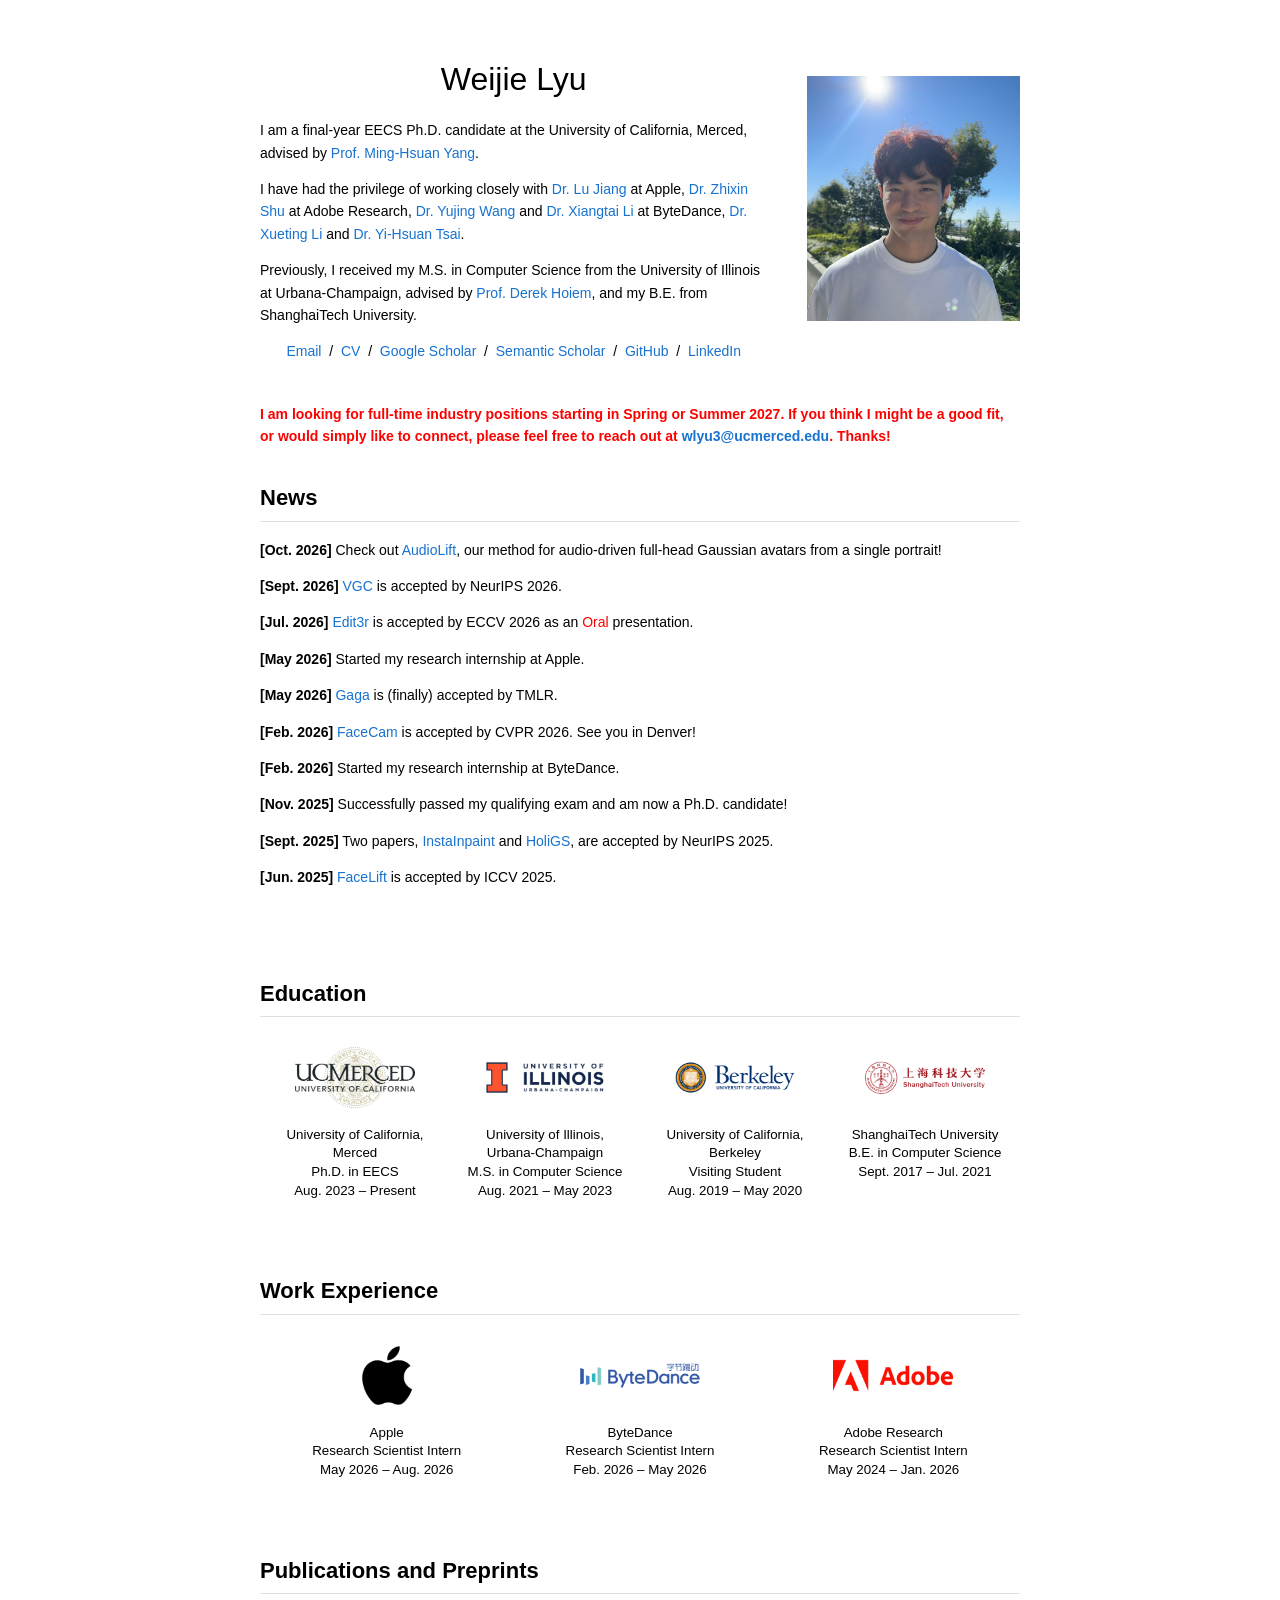
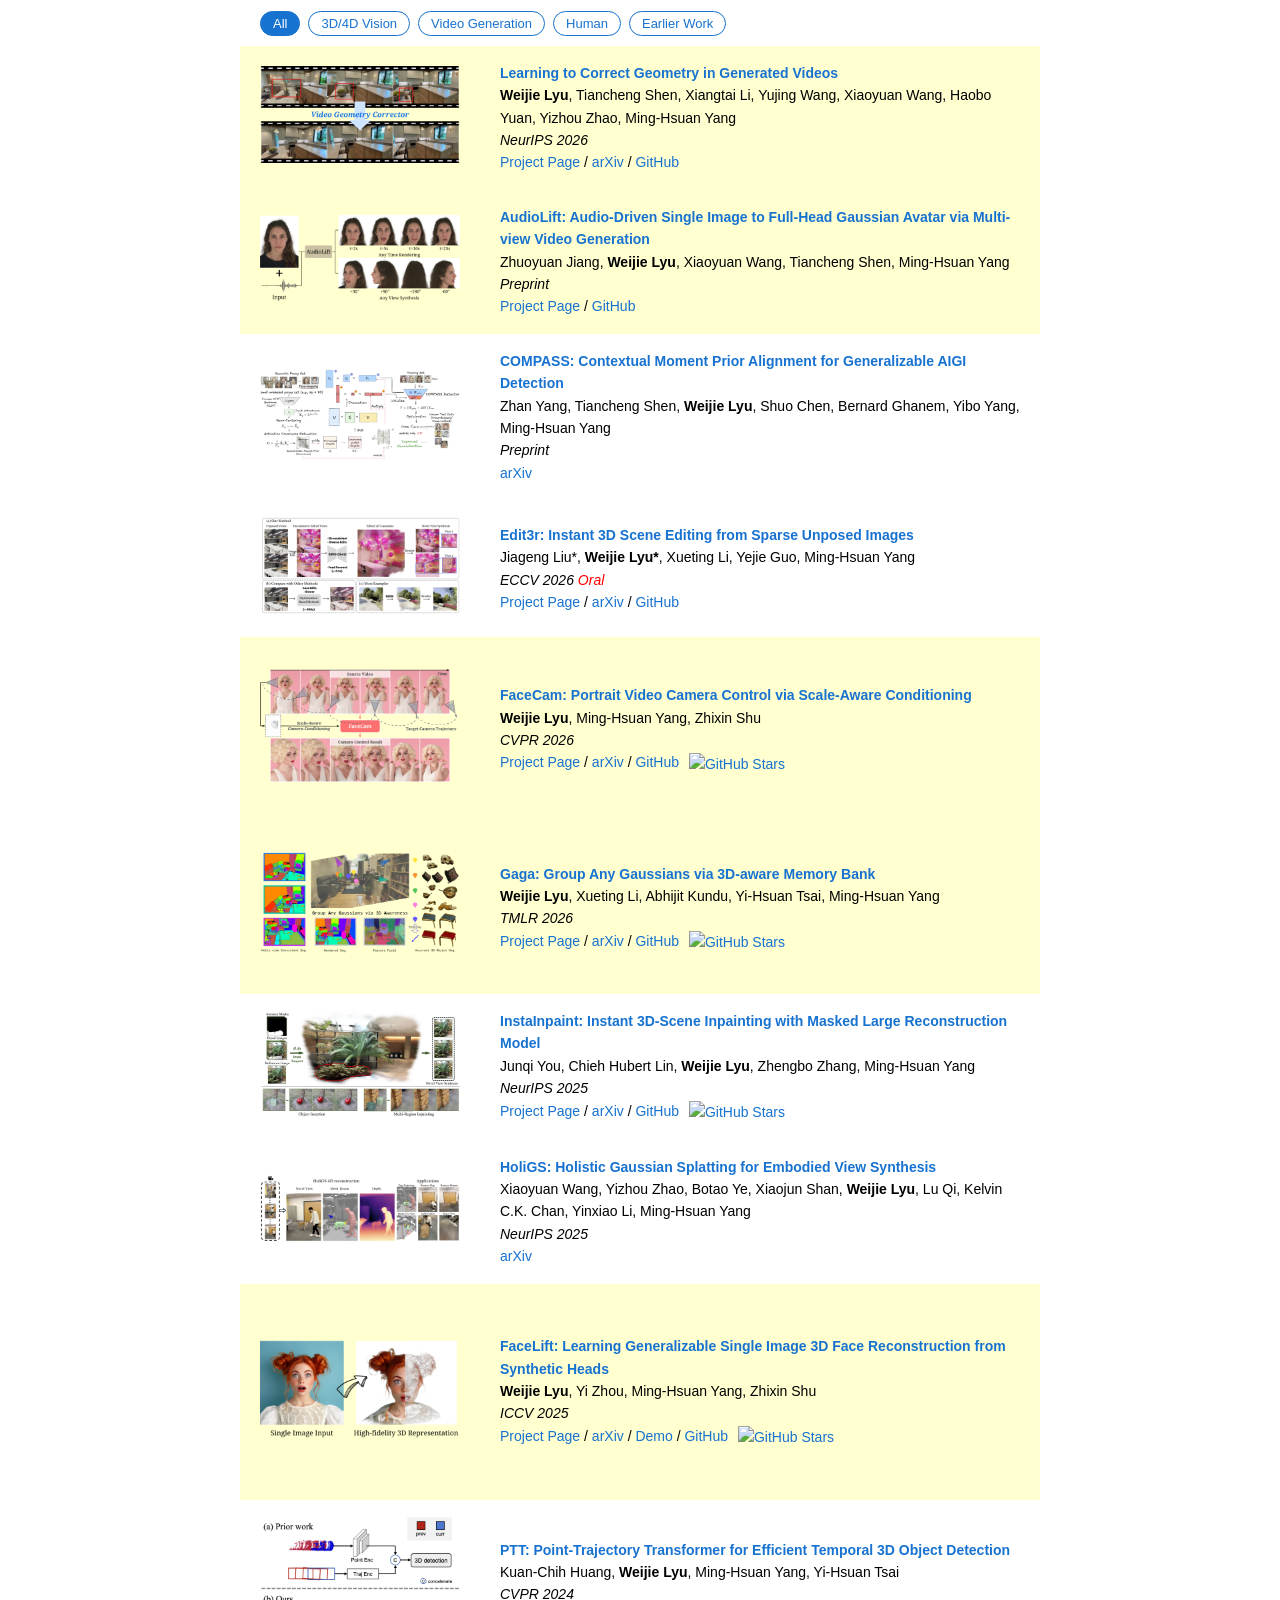
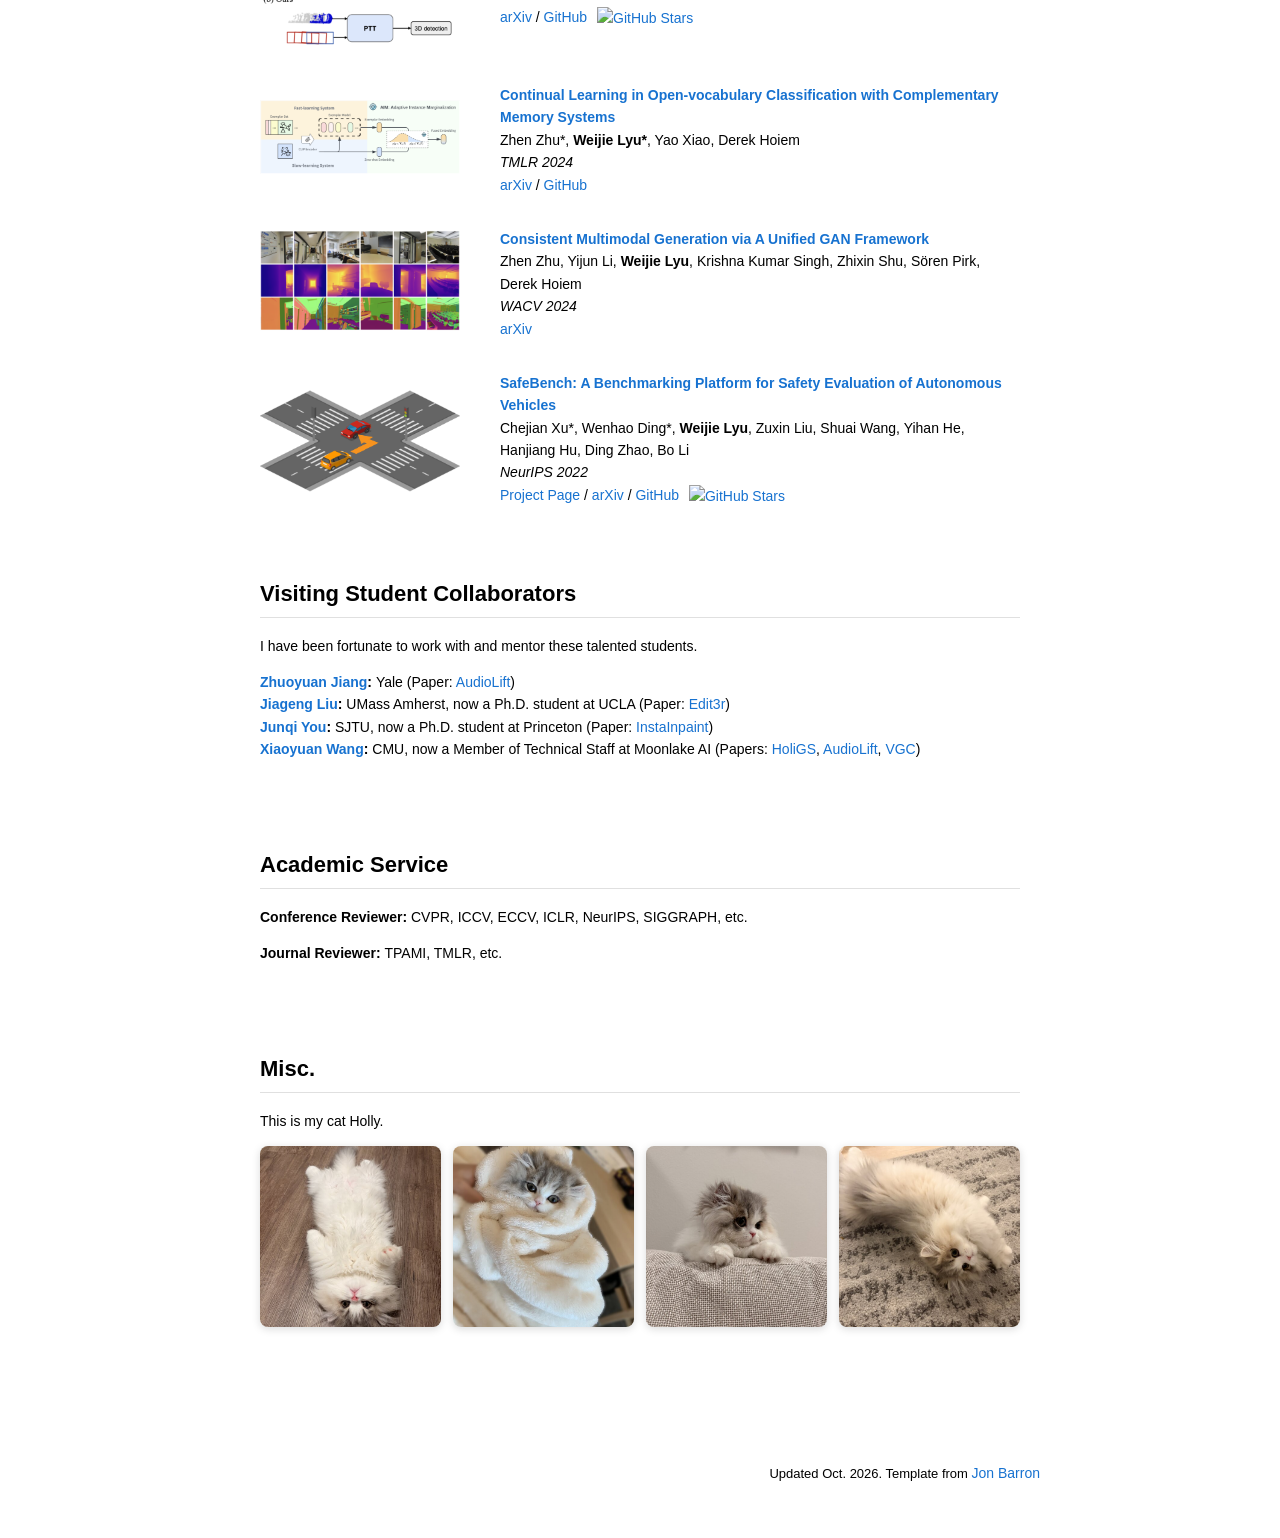
==== index.html @ f00fa61a "Update CV to Oct. 2026 and fix Berkeley dates - Replace CV PDF with the Oct. 23, 2026 version and up" ====
<!DOCTYPE HTML>
<html lang="en"><head><meta http-equiv="Content-Type" content="text/html; charset=UTF-8">

  <title>Weijie Lyu</title>
  
  <meta name="author" content="Weijie Lyu">
  <meta name="description" content="Weijie Lyu, EECS Ph.D. candidate at UC Merced working on computer vision, 3D reconstruction and generation, and video generation.">
  <meta name="viewport" content="width=device-width, initial-scale=1">
  
  <link rel="stylesheet" type="text/css" href="stylesheet.css">
  <link rel="icon" href="data:image/svg+xml,<svg xmlns=%22http://www.w3.org/2000/svg%22 viewBox=%220 0 100 100%22><text y=%22.9em%22 font-size=%2290%22>🥑</text></svg>">
</head>

<body>
  <table style="width:100%;max-width:800px;border:0px;border-spacing:0px;border-collapse:separate;margin-right:auto;margin-left:auto;"><tbody>
    <tr style="padding:0px">
      <td style="padding:0px">

        <!-- Header -->
        <table style="width:100%;border:0px;border-spacing:0px;border-collapse:separate;margin-right:auto;margin-left:auto;"><tbody>
          <tr style="padding:0px">
            <td style="padding:2.5%;width:65%;vertical-align:middle">
              <p style="text-align:center;margin-bottom:0.5em">
                <name>Weijie Lyu</name>
              </p>
              <p>I am a final-year EECS Ph.D. candidate at the University of California, Merced, advised by <a href="http://faculty.ucmerced.edu/mhyang/">Prof. Ming-Hsuan Yang</a>.
              </p>
              <p>I have had the privilege of working closely with <a href="http://www.lujiang.info/">Dr. Lu Jiang</a> at Apple, <a href="https://zhixinshu.github.io/">Dr. Zhixin Shu</a> at Adobe Research, <a href="https://scholar.google.com/citations?user=YgL4rywAAAAJ&hl=en">Dr. Yujing Wang</a> and <a href="https://lxtgh.github.io/">Dr. Xiangtai Li</a> at ByteDance, <a href="https://sunshineatnoon.github.io/">Dr. Xueting Li</a> and <a href="https://sites.google.com/site/yihsuantsai/">Dr. Yi-Hsuan Tsai</a>.
              </p>
              <p>Previously, I received my M.S. in Computer Science from the University of Illinois at Urbana-Champaign, advised by <a href="https://dhoiem.cs.illinois.edu/">Prof. Derek Hoiem</a>, and my B.E. from ShanghaiTech University.
              </p>
              <p style="text-align:center;margin-top:1em;margin-bottom:0">
                <a href="mailto:wlyu3@ucmerced.edu">Email</a> &nbsp/&nbsp
                <a href="media/personal/Resume_Oct__23_2026.pdf">CV</a> &nbsp/&nbsp
                <a href="https://scholar.google.com/citations?hl=en&user=EDQFItgAAAAJ">Google Scholar</a> &nbsp/&nbsp
                <a href="https://www.semanticscholar.org/author/Weijie-Lyu/2273929974">Semantic Scholar</a> &nbsp/&nbsp
                <a href="https://github.com/weijielyu">GitHub</a> &nbsp/&nbsp
                <a href="https://www.linkedin.com/in/weijielyu">LinkedIn</a>
              </p>
            </td>
            <td style="padding:2.5%;width:30%;max-width:40%">
              <img style="width:100%;max-width:100%" alt="profile photo" src="media/personal/wlyu.jpeg">
            </td>
          </tr>
        </tbody></table>
        <!-- Header -->

        <!-- News -->
        <table style="width:100%;border:0px;border-spacing:0px;border-collapse:separate;margin-right:auto;margin-left:auto;"><tbody>
          <tr>
            <td style="padding:20px;width:100%;vertical-align:middle">
              <p style="margin:0 0 1em 0">
                <strong><font color="#FF0000">
                  I am looking for full-time industry positions starting in Spring or Summer 2027. If you think I might be a good fit, or would simply like to connect, please feel free to reach out at <a href="mailto:wlyu3@ucmerced.edu">wlyu3@ucmerced.edu</a>. Thanks!
                </font></strong>
              </p>
              <!-- <p style="margin:0 0 1em 0">
                <strong><font color="#FF0000">
                  Actively looking for 2026 summer intern opportunities. Please let me know if you are interested!
                </font></strong>
              </p> -->
              <heading>News</heading>
              <p><strong>[Oct. 2026]</strong> Check out <a href="https://zhuoyuanjiang.github.io/audiolift-page/">AudioLift</a>, our method for audio-driven full-head Gaussian avatars from a single portrait!</p>
              <p><strong>[Sept. 2026]</strong> <a href="https://www.wlyu.me/VGC/">VGC</a> is accepted by NeurIPS 2026.</p>
              <p><strong>[Jul. 2026]</strong> <a href="https://edit3r.github.io/edit3r/">Edit3r</a> is accepted by ECCV 2026 as an <span style="color: red;">Oral</span> presentation.</p>
              <p><strong>[May 2026]</strong> Started my research internship at Apple.</p>
              <p><strong>[May 2026]</strong> <a href="https://www.wlyu.me/Gaga/">Gaga</a> is (finally) accepted by TMLR.</p>
              <!-- <p><strong>[Mar. 2026]</strong> I will join Apple as a research scientist intern this summer.</p> -->
              <p>
                <strong>[Feb. 2026]</strong> <a href="https://www.wlyu.me/FaceCam/">FaceCam</a> is accepted by CVPR 2026. See you in Denver!
              </p>
              <p><strong>[Feb. 2026]</strong> Started my research internship at ByteDance.</p>
              <!-- <p><strong>[Dec. 2025]</strong> Check out <a href="https://edit3r.github.io/edit3r/">Edit3r</a>, our method for instant 3D scene reconstruction and editing.</p> -->
              <p><strong>[Nov. 2025]</strong> Successfully passed my qualifying exam and am now a Ph.D. candidate!</p>
              <p><strong>[Sept. 2025]</strong> Two papers, <a href="https://dhmbb2.github.io/InstaInpaint_page">InstaInpaint</a> and <a href="https://arxiv.org/abs/2506.19291">HoliGS</a>, are accepted by NeurIPS 2025.</p>
              <p><strong>[Jun. 2025]</strong> <a href="https://www.wlyu.me/FaceLift/">FaceLift</a> is accepted by ICCV 2025.</p>
              <!-- <p>
                <strong>[May 2025]</strong> Return to Adobe Research as a research intern.
              </p> -->
              <!-- <p>
                <strong>[May 2025]</strong> Check out <a href="https://dhmbb2.github.io/InstaInpaint_page">InstaInpaint</a>, our method for 3D scene inpainting within 0.4 seconds.
              </p>
              <p>
                <strong>[May 2025]</strong> Check out <a href="https://arxiv.org/abs/2506.19291">HoliGS</a>, embodied 4D view synthesis from a long monocular RGB video.
              </p> -->
              <!-- <p>
                <strong>[Dec. 2024]</strong> Check out <a href="https://www.wlyu.me/FaceLift/">FaceLift</a>, high-quality 360-degree head reconstruction from a single image.
              </p>
              <p style="margin:0.3em 0"><strong>[May 2024]</strong> Join Adobe Research as a research intern.</p>
              <p style="margin:0.3em 0"><strong>[Apr. 2024]</strong> Check out <a href="https://www.gaga.gallery">Gaga</a>, our method for 3D open-world segmentation with Gaussian Splatting.</p>
              <p style="margin:0.3em 0"><strong>[Feb. 2024]</strong> <a href="https://github.com/kuanchihhuang/PTT">PTT</a> is accepted by CVPR 2024. See you in Seattle!</p>
              <p>
              <strong>[Aug. 2023]</strong> Start my Ph.D. study at University of California, Merced.
              </p> -->
            </td>
          </tr>
        </tbody></table>
        <!-- News -->

        <!-- Research Interests -->
        <!-- <table style="width:100%;border:0px;border-spacing:0px;border-collapse:separate;margin-right:auto;margin-left:auto;"><tbody>
          <tr>
            <td style="padding:20px;width:100%;vertical-align:middle">
              <p>
                <strong><font color="#FF0000">
                  Actively looking for 2024 summer intern opportunities. Please let me know if you are interested!
                </font></strong>
              </p>
              <heading>Research Interests</heading>
              <p>
                My research interests mainly lie in Computer Vision and Machine Learning. The goal of my research is to explore how AI perceives the world and how to enhance this ability, drawing inspiration from human intelligence.
              </p>
              <p>
                I am currently focused on 3D reconstruction and generation. Previously, I have worked on Continual Learning, Autonomous Driving, Image Generation, Robotics, etc.
              </p>
            </td>
          </tr>
        </tbody></table> -->
        <!-- Research Interests -->

        <!-- Education -->
        <table style="width:100%;border:0px;border-spacing:0px;border-collapse:separate;margin-right:auto;margin-left:auto;"><tbody>
          <tr>
            <td style="padding:20px 20px 10px;width:100%;vertical-align:middle">
              <heading>Education</heading>
              <table style="max-width:900px;width:100%;border:0px;border-spacing:0px;border-collapse:separate;margin-right:auto;margin-left:auto;">
                <tr>
                  <td style="padding:10px 15px;width:20%;vertical-align:top;text-align:center">
                    <img src="media/personal/ucm.png" alt="UC Merced" width="120px" style="margin-bottom:8px">
                    <p style="line-height:1.4;font-size:10pt;font-weight:500;margin:0">University of California, Merced<br>Ph.D. in EECS<br>Aug. 2023 – Present</p>
                  </td>
                  <td style="padding:10px 15px;width:20%;vertical-align:top;text-align:center">
                    <img src="media/personal/uiuc.png" alt="UIUC" width="120px" style="margin-bottom:8px">
                    <p style="line-height:1.4;font-size:10pt;font-weight:500;margin:0">University of Illinois, Urbana-Champaign<br>M.S. in Computer Science<br>Aug. 2021 – May 2023</p>
                  </td>
                  <td style="padding:10px 15px;width:20%;vertical-align:top;text-align:center">
                    <img src="media/personal/ucb.png" alt="UC Berkeley" width="120px" style="margin-bottom:8px">
                    <p style="line-height:1.4;font-size:10pt;font-weight:500;margin:0">University of California, Berkeley<br>Visiting Student<br>Aug. 2019 – May 2020</p>
                  </td>
                  <td style="padding:10px 15px;width:20%;vertical-align:top;text-align:center">
                    <img src="media/personal/shtech.png" alt="ShanghaiTech" width="120px" style="margin-bottom:8px">
                    <p style="line-height:1.4;font-size:10pt;font-weight:500;margin:0">ShanghaiTech University<br>B.E. in Computer Science<br>Sept. 2017 – Jul. 2021</p>
                  </td>
                </tr>
              </table>
            </td>
          </tr>
        </tbody></table>

        <!-- Work Experience -->
        <table style="width:100%;border:0px;border-spacing:0px;border-collapse:separate;margin-right:auto;margin-left:auto;"><tbody>
          <tr>
            <td style="padding:20px 20px 10px;width:100%;vertical-align:middle">
              <heading>Work Experience</heading>
              <table style="max-width:900px;width:100%;border:0px;border-spacing:0px;border-collapse:separate;margin-right:auto;margin-left:auto;">
                <tr>
                  <td style="padding:10px 15px;width:25%;vertical-align:top;text-align:center">
                    <img src="media/personal/apple.png" alt="Apple" width="120px" style="margin-bottom:8px">
                    <p style="line-height:1.4;font-size:10pt;font-weight:500;margin:0">Apple<br>Research Scientist Intern<br>May 2026 – Aug. 2026</p>
                  </td>
                  <td style="padding:10px 15px;width:25%;vertical-align:top;text-align:center">
                    <img src="media/personal/bytedance.png" alt="ByteDance" width="120px" style="margin-bottom:8px">
                    <p style="line-height:1.4;font-size:10pt;font-weight:500;margin:0">ByteDance<br>Research Scientist Intern<br>Feb. 2026 – May 2026</p>
                  </td>
                  <td style="padding:10px 15px;width:25%;vertical-align:top;text-align:center">
                    <img src="media/personal/adobe.png" alt="Adobe Research" width="120px" style="margin-bottom:8px">
                    <p style="line-height:1.4;font-size:10pt;font-weight:500;margin:0">Adobe Research<br>Research Scientist Intern<br>May 2024 – Jan. 2026</p>
                  </td>
                </tr>
              </table>
            </td>
          </tr>
        </tbody></table>

        <!-- Publications -->
        <table style="width:100%;border:0px;border-spacing:0px;border-collapse:separate;margin-right:auto;margin-left:auto">
          <tbody>
            <tr>
              <td style="padding:20px 20px 10px;width:100%;vertical-align:middle">
                <heading>Publications and Preprints</heading>
                <div class="pub-filters">
                  <button type="button" class="active" data-filter="all">All</button>
                  <button type="button" data-filter="3d">3D/4D Vision</button>
                  <button type="button" data-filter="video">Video Generation</button>
                  <button type="button" data-filter="human">Human</button>
                  <button type="button" data-filter="earlier">Earlier Work</button>
                </div>
                <script type="text/javascript">
                  document.querySelectorAll('.pub-filters button').forEach(function (btn) {
                    btn.addEventListener('click', function () {
                      var filter = btn.getAttribute('data-filter');
                      document.querySelectorAll('.pub-filters button').forEach(function (b) {
                        b.classList.toggle('active', b === btn);
                      });
                      document.querySelectorAll('.publications tr[data-tags]').forEach(function (row) {
                        var tags = row.getAttribute('data-tags').split(' ');
                        row.style.display = (filter === 'all' || tags.indexOf(filter) !== -1) ? '' : 'none';
                      });
                    });
                  });
                </script>
              </td>
            </tr>
          </tbody>
        </table>
        <table class="publications" style="width:100%;border:0px;border-spacing:0px;border-collapse:separate;margin-right:auto;margin-left:auto;"><tbody>
          <!-- VGC -->
          <tr data-tags="video 3d" onmouseout="vgc_stop()" onmouseover="vgc_start()" bgcolor="#ffffd0">
            <td style="padding:20px;width:25%;vertical-align:middle">
              <div class="one">
                <div class="two" id='vgc_video'><video width=100% height=100% muted autoplay loop>
                <source src="media/papers/vgc.mp4" type="video/mp4">
                Your browser does not support the video tag.
                </video></div>
                <img id='vgc_image' src='media/papers/vgc.png' width="200">
              </div>
              <script type="text/javascript">
                function vgc_start() {
                  document.getElementById('vgc_video').style.opacity = "1";
                }
                function vgc_stop() {
                  document.getElementById('vgc_video').style.opacity = "0";
                }
                vgc_stop()
              </script>
            </td>
            <td style="padding:20px;width:75%;vertical-align:middle">
              <a href="https://www.wlyu.me/VGC/">
                <papertitle>Learning to Correct Geometry in Generated Videos</papertitle>
              </a>
              <br><strong>Weijie Lyu</strong>, Tiancheng Shen, Xiangtai Li, Yujing Wang, Xiaoyuan Wang, Haobo Yuan, Yizhou Zhao, Ming-Hsuan Yang
              <br>
              <em>NeurIPS 2026</em>
              <br>
              <a href="https://www.wlyu.me/VGC/">Project Page</a> /
              <a href="https://arxiv.org/abs/2610.23856">arXiv</a> /
              <a href="https://github.com/weijielyu/VGC">GitHub</a>
            </td>
          </tr>
          <!-- VGC -->
          <!-- AudioLift -->
          <tr data-tags="human video 3d" onmouseout="audiolift_stop()" onmouseover="audiolift_start()" bgcolor="#ffffd0">
            <td style="padding:20px;width:25%;vertical-align:middle">
              <div class="one">
                <div class="two" id='audiolift_video'><video width=100% height=100% muted autoplay loop>
                <source src="media/papers/audiolift.mp4" type="video/mp4">
                Your browser does not support the video tag.
                </video></div>
                <img id='audiolift_image' src='media/papers/audiolift.png' width="200">
              </div>
              <script type="text/javascript">
                function audiolift_start() {
                  document.getElementById('audiolift_video').style.opacity = "1";
                }
                function audiolift_stop() {
                  document.getElementById('audiolift_video').style.opacity = "0";
                }
                audiolift_stop()
              </script>
            </td>
            <td style="padding:20px;width:75%;vertical-align:middle">
              <a href="https://zhuoyuanjiang.github.io/audiolift-page/">
                <papertitle>AudioLift: Audio-Driven Single Image to Full-Head Gaussian Avatar via Multi-view Video Generation</papertitle>
              </a>
              <br>Zhuoyuan Jiang, <strong>Weijie Lyu</strong>, Xiaoyuan Wang, Tiancheng Shen, Ming-Hsuan Yang
              <br>
              <em>Preprint</em>
              <br>
              <a href="https://zhuoyuanjiang.github.io/audiolift-page/">Project Page</a> /
              <a href="https://github.com/ZhuoyuanJiang/AudioLift">GitHub</a>
            </td>
          </tr>
          <!-- AudioLift -->
          <!-- COMPASS -->
          <tr data-tags="human">
            <td style="padding:20px;width:25%;vertical-align:middle"><img src='media/papers/COMPASS.png' width="200"></td>
            <td style="padding:20px;width:75%;vertical-align:middle">
              <a href="https://arxiv.org/abs/2610.18034">
                <papertitle>COMPASS: Contextual Moment Prior Alignment for Generalizable AIGI Detection</papertitle>
              </a>
              <br>Zhan Yang, Tiancheng Shen, <strong>Weijie Lyu</strong>, Shuo Chen, Bernard Ghanem, Yibo Yang, Ming-Hsuan Yang
              <br>
              <em>Preprint</em>
              <br>
              <a href="https://arxiv.org/abs/2610.18034">arXiv</a>
            </td>
          </tr>
          <!-- COMPASS -->
          <!-- Edit3r -->
		      <tr data-tags="3d" onmouseout="edit3r_stop()" onmouseover="edit3r_start()">
          <td style="padding:20px;width:25%;vertical-align:middle">
			    <div class="one">
                <div class="two" id='edit3r_video'><video width=100% height=100% muted autoplay loop>
                <source src="media/papers/edit3r.mp4" type="video/mp4">
                Your browser does not support the video tag.
                </video></div>
                <img id='edit3r_image' src='media/papers/edit3r.png' width="200">
              </div>
              <script type="text/javascript">
                function edit3r_start() {
                  document.getElementById('edit3r_video').style.opacity = "1";
                }
                function edit3r_stop() {
                  document.getElementById('edit3r_video').style.opacity = "0";
                }
                edit3r_stop()
              </script>
            </td>
            <td style="padding:20px;width:75%;vertical-align:middle">
              <a href="https://edit3r.github.io/edit3r/">
                <papertitle>Edit3r: Instant 3D Scene Editing from Sparse Unposed Images</papertitle>
              </a>
              <br>Jiageng Liu*, <strong>Weijie Lyu*</strong>, Xueting Li, Yejie Guo, Ming-Hsuan Yang
              <br>
              <em>ECCV 2026 <span style="color: red;">Oral</span></em>
              <br>
              <a href="https://edit3r.github.io/edit3r/">Project Page</a> /
              <a href="https://arxiv.org/abs/2512.25071">arXiv</a> /
              <a href="https://github.com/jiagengliu02/edit3r">GitHub</a> 
            </td>
          </tr>
          <!-- Edit3r -->
          <!-- RayStream -->
          <!-- <tr bgcolor="#ffffd0">
            <td style="padding:20px;width:25%;vertical-align:middle"><img src='media/papers/raystream.png' width="200"></td>
            <td style="padding:20px;width:75%;vertical-align:middle">
              <a>
                <papertitle>Streaming Video Generation with Dynamic Controllable Camera</papertitle>
              </a>
              <br><strong>Weijie Lyu*</strong>, Xiaoyuan Wang*, Yizhou Zhao, Chunjiang Liu, Haoyu Chen, Guocheng Qian, Chaoyang Wang, Rameen Abdal, Laszlo Jeni, Ming-Hsuan Yang, Sergey Tulyakov, Peter Wonka
              <br>
              <em>Coming Soon</em>
              <br>
            </td>
          </tr> -->
          <!-- RayStream -->
          <!-- FaceCam -->
          <tr data-tags="human video" onmouseout="facecam_stop()" onmouseover="facecam_start()" bgcolor="#ffffd0">
            <td style="padding:20px;width:25%;vertical-align:middle">
              <div class="one">
                <div class="two" id='facecam_video'><video width=100% height=100% muted autoplay loop>
                <source src="media/papers/facecam.mp4" type="video/mp4">
                Your browser does not support the video tag.
                </video></div>
                <img id='facecam_image' src='media/papers/facecam.png' width="200">
              </div>
              <script type="text/javascript">
                function facecam_start() {
                  document.getElementById('facecam_video').style.opacity = "1";
                }
                function facecam_stop() {
                  document.getElementById('facecam_video').style.opacity = "0";
                }
                facecam_stop()
              </script>
            </td>
            <td style="padding:20px;width:75%;vertical-align:middle">
              <a href="https://www.wlyu.me/FaceCam/">
                <papertitle>FaceCam: Portrait Video Camera Control via Scale-Aware Conditioning</papertitle>
              </a>
              <br><strong>Weijie Lyu</strong>, Ming-Hsuan Yang, Zhixin Shu
              <br>
              <em>CVPR 2026</em>
              <br>
              <a href="https://www.wlyu.me/FaceCam/">Project Page</a> /
              <a href="https://arxiv.org/abs/2603.05506">arXiv</a> /
              <a href="https://github.com/weijielyu/FaceCam">GitHub</a>
              <a href="https://github.com/weijielyu/FaceCam">
                <img src="https://img.shields.io/github/stars/weijielyu/FaceCam" alt="GitHub Stars" />
              </a>
            </td>
          </tr>
          <!-- FaceCam -->
		      <!-- Gaga -->
          <tr data-tags="3d" onmouseout="gaga_stop()" onmouseover="gaga_start()" bgcolor="#ffffd0">
            <td style="padding:20px;width:25%;vertical-align:middle">
              <div class="one">
                <div class="two" id='gaga_video'><video width=100% height=100% muted autoplay loop>
                <source src="media/papers/gaga.mp4" type="video/mp4">
                Your browser does not support the video tag.
                </video></div>
                <img id='gaga_image' src='media/papers/gaga.png' width="200">
              </div>
              <script type="text/javascript">
                function gaga_start() {
                  document.getElementById('gaga_video').style.opacity = "1";
                }
                function gaga_stop() {
                  document.getElementById('gaga_video').style.opacity = "0";
                }
                gaga_stop()
              </script>
            </td>
            <td style="padding:20px;width:75%;vertical-align:middle">
              <a href="https://www.gaga.gallery">
                <papertitle>Gaga: Group Any Gaussians via 3D-aware Memory Bank</papertitle>
              </a>
              <br><strong>Weijie Lyu</strong>, Xueting Li, Abhijit Kundu, Yi-Hsuan Tsai, Ming-Hsuan Yang
              <br>
              <em>TMLR 2026</em>
              <br>
              <a href="https://www.gaga.gallery">Project Page</a> /
              <a href="https://arxiv.org/abs/2404.07977">arXiv</a> /
              <a href="https://github.com/weijielyu/Gaga">GitHub</a>
              <a href="https://github.com/weijielyu/Gaga">
                <img src="https://img.shields.io/github/stars/weijielyu/Gaga" alt="GitHub Stars" />
              </a>
            </td>
          </tr>
          <!-- Gaga -->
          <!-- InstaInpaint -->
          <tr data-tags="3d" onmouseout="instainpaint_stop()" onmouseover="instainpaint_start()">
            <td style="padding:20px;width:25%;vertical-align:middle">
              <div class="one">
                <div class="two" id='instainpaint_video'><video width=100% height=100% muted autoplay loop>
                <source src="media/papers/instainpaint.mp4" type="video/mp4">
                Your browser does not support the video tag.
                </video></div>
                <img id='instainpaint_image' src='media/papers/instainpaint.png' width="200">
              </div>
              <script type="text/javascript">
                function instainpaint_start() {
                  document.getElementById('instainpaint_video').style.opacity = "1";
                }
                function instainpaint_stop() {
                  document.getElementById('instainpaint_video').style.opacity = "0";
                }
                instainpaint_stop()
              </script>
            </td>
            <td style="padding:20px;width:75%;vertical-align:middle">
              <a href="https://dhmbb2.github.io/InstaInpaint_page/">
                <papertitle>InstaInpaint: Instant 3D-Scene Inpainting with Masked Large Reconstruction Model</papertitle>
              </a>
              <br>Junqi You, Chieh Hubert Lin, <strong>Weijie Lyu</strong>, Zhengbo Zhang, Ming-Hsuan Yang
              <br>
              <em>NeurIPS 2025</em>
              <br>
              <a href="https://dhmbb2.github.io/InstaInpaint_page/">Project Page</a> /
              <a href="https://arxiv.org/abs/2506.10980">arXiv</a> /
              <a href="https://github.com/dhmbb2/InstaInpaint">GitHub</a>
              <a href="https://github.com/dhmbb2/InstaInpaint">
                <img src="https://img.shields.io/github/stars/dhmbb2/InstaInpaint" alt="GitHub Stars" />
              </a>
            </td>
          </tr>
          <!-- InstaInpaint -->
          <!-- HoliGS -->
          <tr data-tags="human 3d">
            <td style="padding:20px;width:25%;vertical-align:middle"><img src='media/papers/holigs.png' width="200"></td>
            <td style="padding:20px;width:75%;vertical-align:middle">
              <a href="https://arxiv.org/abs/2506.19291">
                <papertitle>HoliGS: Holistic Gaussian Splatting for Embodied View Synthesis</papertitle>
              </a>
              <br>Xiaoyuan Wang, Yizhou Zhao, Botao Ye, Xiaojun Shan, <strong>Weijie Lyu</strong>, Lu Qi, Kelvin C.K. Chan, Yinxiao Li, Ming-Hsuan Yang
              <br>
              <em>NeurIPS 2025</em>
              <br>
              <a href="https://arxiv.org/abs/2506.19291">arXiv</a>
            </td>
          </tr>
          <!-- HoliGS -->
          <!-- FaceLift -->
          <tr data-tags="human 3d" onmouseout="facelift_stop()" onmouseover="facelift_start()" bgcolor="#ffffd0">
            <td style="padding:20px;width:25%;vertical-align:middle">
              <div class="one">
                <div class="two" id='facelift_video'><video width=100% height=100% muted autoplay loop>
                <source src="media/papers/facelift.mp4" type="video/mp4">
                Your browser does not support the video tag.
                </video></div>
                <img id='facelift_image' src='media/papers/facelift.png' width="200">
              </div>
              <script type="text/javascript">
                function facelift_start() {
                  document.getElementById('facelift_video').style.opacity = "1";
                }
                function facelift_stop() {
                  document.getElementById('facelift_video').style.opacity = "0";
                }
                facelift_stop()
              </script>
            </td>
            <td style="padding:20px;width:75%;vertical-align:middle">
              <a href="https://www.wlyu.me/FaceLift/">
                <papertitle>FaceLift: Learning Generalizable Single Image 3D Face Reconstruction from Synthetic Heads</papertitle>
              </a>
              <br><strong>Weijie Lyu</strong>, Yi Zhou, Ming-Hsuan Yang, Zhixin Shu
              <br>
              <em>ICCV 2025</em>
              <br>
              <a href="https://www.wlyu.me/FaceLift/">Project Page</a> /
              <a href="https://arxiv.org/abs/2412.17812">arXiv</a> /
              <a href="https://huggingface.co/spaces/wlyu/FaceLift">Demo</a> /
              <a href="https://github.com/weijielyu/FaceLift">GitHub</a>
              <a href="https://github.com/weijielyu/FaceLift">
                <img src="https://img.shields.io/github/stars/weijielyu/FaceLift" alt="GitHub Stars" />
              </a>
            </td>
          </tr>
          <!-- FaceLift -->
          <!-- PTT -->
          <tr data-tags="3d">
            <td style="padding:20px;width:25%;vertical-align:middle"><img src='media/papers/ptt.png' width="200"></td>
            <td style="padding:20px;width:75%;vertical-align:middle">
              <a href="https://openaccess.thecvf.com/content/CVPR2024/papers/Huang_PTT_Point-Trajectory_Transformer_for_Efficient_Temporal_3D_Object_Detection_CVPR_2024_paper.pdf">
                <papertitle>PTT: Point-Trajectory Transformer for Efficient Temporal 3D Object Detection</papertitle>
              </a>
              <br>Kuan-Chih Huang, <strong>Weijie Lyu</strong>, Ming-Hsuan Yang, Yi-Hsuan Tsai
              <br>
              <em>CVPR 2024</em>
              <br>
              <a href="https://arxiv.org/abs/2312.08371">arXiv</a> /
              <a href="https://github.com/kuanchihhuang/PTT">GitHub</a>
              <a href="https://github.com/kuanchihhuang/PTT">
                <img src="https://img.shields.io/github/stars/kuanchihhuang/PTT" alt="GitHub Stars" />
              </a>
            </td>
          </tr>
          <!-- PTT -->
          <tr data-tags="earlier">
            <td style="padding:20px;width:25%;vertical-align:middle"><img src='media/papers/aim.png' width="200"></td>
            <td style="padding:20px;width:75%;vertical-align:middle">
              <a href="https://arxiv.org/abs/2307.01430">
                <papertitle>Continual Learning in Open-vocabulary Classification with Complementary Memory Systems</papertitle>
              </a>
              <br>Zhen Zhu*, <strong>Weijie Lyu*</strong>, Yao Xiao, Derek Hoiem
              <br>
              <em>TMLR 2024</em>
              <br>
              <a href="https://arxiv.org/abs/2307.01430">arXiv</a> /
              <a href="https://github.com/jessemelpolio/TreeProbe">GitHub</a>
            </td>
          </tr>
          <tr data-tags="earlier">
            <td style="padding:20px;width:25%;vertical-align:middle"><img src='media/papers/mmgan.png' width="200"></td>
            <td style="padding:20px;width:75%;vertical-align:middle">
              <a href="https://openaccess.thecvf.com/content/WACV2024/html/Zhu_Consistent_Multimodal_Generation_via_a_Unified_GAN_Framework_WACV_2024_paper.html">
                <papertitle>Consistent Multimodal Generation via A Unified GAN Framework</papertitle>
              </a>
              <br>Zhen Zhu, Yijun Li, <strong>Weijie Lyu</strong>, Krishna Kumar Singh, Zhixin Shu, Sören Pirk, Derek Hoiem
              <br>
              <em>WACV 2024</em>
              <br>
              <a href="https://arxiv.org/abs/2307.01425">arXiv</a>
            </td>
          </tr>
          <tr data-tags="earlier">
            <td style="padding:20px;width:25%;vertical-align:middle"><img src='media/papers/scenario_6.png' width="200"></td>
            <td style="padding:20px;width:75%;vertical-align:middle">
              <a href="https://safebench.github.io">
                <papertitle>SafeBench: A Benchmarking Platform for Safety Evaluation of Autonomous Vehicles</papertitle>
              </a>
              <br>
              Chejian Xu*, Wenhao Ding*, <strong>Weijie Lyu</strong>, Zuxin Liu, Shuai Wang, Yihan He, Hanjiang Hu, Ding Zhao, Bo Li
              <br>
              <em>NeurIPS 2022</em>
              <br>
              <a href="https://safebench.github.io">Project Page</a> /
              <a href="https://arxiv.org/abs/2206.09682">arXiv</a> /
              <a href="https://github.com/trust-ai/SafeBench">GitHub</a>
              <a href="https://github.com/trust-ai/SafeBench">
                <img src="https://img.shields.io/github/stars/trust-ai/SafeBench" alt="GitHub Stars" />
              </a>
            </td>
          </tr>
          <!-- CircuitBot -->
          <!-- <tr>
            <td style="width:25%;vertical-align:middle"><img src='media/papers/circuitbot_1.PNG' width="200"></td>
            <td style="padding:20px;width:75%;vertical-align:middle">
              <a href="https://journals.plos.org/plosone/article?id=10.1371/journal.pone.0265340">
                <papertitle>CircuitBot: Learning to Survive with Robotic Circuit Drawing</papertitle>
              </a>
              <br>Xianglong Tan, <strong>Weijie Lyu</strong>, Andre Rosendo
              <br>
              <em>PLOS ONE 2022</em>
              <br>
              <a href="https://journals.plos.org/plosone/article?id=10.1371/journal.pone.0265340">Paper</a>
            </td>
          </tr> -->
        </tbody></table> 
        <!-- Publications -->
        
        <!-- Teaching -->
        <!-- <table style="width:100%;border:0px;border-spacing:0px;border-collapse:separate;margin-right:auto;margin-left:auto">
        <tbody>
          <tr>
            <td style="padding:20px;width:100%;vertical-align:middle">
              <heading>Teaching</heading>
            </td>
          </tr>
        </tbody></table>
        <table width="100%" align="center" border="0" cellpadding="0"><tbody>
          <tr>
            <td style="padding:20px;width:25%;vertical-align:middle"><img src="media/papers/ucm.png" width="200"></td>
            <td style="padding:20px;width:75%;vertical-align:middle" valign="center">
              <p><a href="https://www.coursicle.com/ucmerced/courses/CSE/019/"> CSE 019 Introduction to Computing, Spring 2024</a></p>
              <p><a href="http://mengtang.org/cse185/"> CSE 158 Introduction to Computer Vision, Fall 2023</a></p>
            </td>
          </tr>
        </tbody></table>
        <table width="100%" align="center" border="0" cellpadding="0"><tbody>
          <tr>
            <td style="padding:20px;width:25%;vertical-align:middle"><img src="media/papers/uiuc.png" width="200"></td>
            <td style="padding:20px;width:75%;vertical-align:middle" valign="center">
              <p><a href="https://courses.grainger.illinois.edu/CS441/sp2023/"> CS 441 Applied Machine Learning, Spring 2023</a></p>
              <p><a href="https://courses.engr.illinois.edu/cs100/fa2022"> CS 100 Computer Science Orientation, Fall 2022</a></p>
            </td>
          </tr>
        </tbody></table>
        <table width="100%" align="center" border="0" cellpadding="0"><tbody>
          <tr>
            <td style="padding:20px;width:25%;vertical-align:middle"><img src="media/papers/shtech.svg" width="200"></td>
            <td style="padding:20px;width:75%;vertical-align:middle" valign="center">
              <p><a href="https://lusun912.github.io/teaching/2020-autumn-teaching-1"> CS 150 Database and Data Mining, Fall 2020</a></p>
            </td>
          </tr>
        </tbody></table> -->
        <!-- Teaching -->

        <!-- Misc. -->
        <!-- <table style="width:100%;border:0px;border-spacing:0px;border-collapse:separate;margin-right:auto;margin-left:auto;"><tbody>
          <tr>
            <td style="padding:20px;width:100%;vertical-align:middle">
              <p>
                <strong><font color="#FF0000">
                  Actively looking for 2024 summer intern opportunities. Please let me know if you are interested!
                </font></strong>
              </p>
              <heading>Misc.</heading>
              <p>
                I am a huge music enthusiast and vinyl collector. My favorite musicians: <a href="https://store.oliviarodrigo.com/">Olivia Rodrigo</a>, <a href="https://www.kaceymusgraves.com/#/">Kacey Musgraves</a>, <a href="https://shopkarolg.com/">Karol G</a>.
              </p>
              <p>
                Check out my favorite songs on Spotify:
              </p>
              <iframe style="border-radius:12px" src="https://open.spotify.com/embed/playlist/5PLHeCrtYJt4NguiLK4FZ8?utm_source=generator&theme=0" width="100%" height="152" frameBorder="0" allowfullscreen="" allow="autoplay; clipboard-write; encrypted-media; fullscreen; picture-in-picture" loading="lazy"></iframe>
              <p>
                I like playing soccer in my spare time. I am a fan of <a href="https://www.mancity.com/">Manchester City</a> [Champion of Europe] for 13 years.
              </p>
              <p>
                I also love movies and TV series. Favorite movie: <a href="https://en.wikipedia.org/wiki/Mulholland_Drive_(film)">Mulholland Drive</a>; favorite TV series: <a href="https://en.wikipedia.org/wiki/Frasier">Frasier</a> and <a href="https://en.wikipedia.org/wiki/Succession_(TV_series)">Succession</a>.
              </p>
            </td>
          </tr>
        </tbody></table> -->
        <!-- Misc. -->

        <!-- Visiting Student Collaborators -->
        <table style="width:100%;border:0px;border-spacing:0px;border-collapse:separate;margin-right:auto;margin-left:auto;"><tbody>
          <tr>
            <td style="padding:20px;width:100%;vertical-align:middle">
              <heading>Visiting Student Collaborators</heading>
              <p>I have been fortunate to work with and mentor these talented students.</p>
              <p>
                <strong><a href="https://zhuoyuanjiang.github.io/">Zhuoyuan Jiang</a>: </strong> Yale (Paper: <a href="https://zhuoyuanjiang.github.io/audiolift-page/">AudioLift</a>)
                <br>
                <strong><a href="https://jiagengliu02.github.io/">Jiageng Liu</a>: </strong> UMass Amherst, now a Ph.D. student at UCLA (Paper: <a href="https://edit3r.github.io/edit3r/">Edit3r</a>)
                <br>
                <strong><a href="https://junqiyou.com/">Junqi You</a>: </strong> SJTU, now a Ph.D. student at Princeton (Paper: <a href="https://dhmbb2.github.io/InstaInpaint_page/">InstaInpaint</a>)
                <br>
                <strong><a href="https://www.linkedin.com/in/xiaoyuan-isaac-wang/">Xiaoyuan Wang</a>: </strong> CMU, now a Member of Technical Staff at Moonlake AI (Papers: <a href="https://arxiv.org/abs/2506.19291">HoliGS</a>, <a href="https://zhuoyuanjiang.github.io/audiolift-page/">AudioLift</a>, <a href="https://www.wlyu.me/VGC/">VGC</a>)
              </p>
            </td>
          </tr>
        </tbody></table>
        <!-- Visiting Student Collaborators -->

        <!-- Academic Services -->
        <table style="width:100%;border:0px;border-spacing:0px;border-collapse:separate;margin-right:auto;margin-left:auto;"><tbody>
          <tr>
            <td style="padding:20px;width:100%;vertical-align:middle">
              <heading>Academic Service</heading>
              <p>
                <strong>Conference Reviewer: </strong> CVPR, ICCV, ECCV, ICLR, NeurIPS, SIGGRAPH, etc.
              </p>
              <p>
                <strong>Journal Reviewer: </strong> TPAMI, TMLR, etc.
              </p>
            </td>
          </tr>
        </tbody></table>
        <!-- Academic Services -->

        <!--Misc.-->
        <table style="width:100%;border:0px;border-spacing:0px;border-collapse:separate;margin-right:auto;margin-left:auto;"><tbody>
          <tr>
            <td style="padding:20px;width:100%;vertical-align:middle">
              <heading>Misc.</heading>
              <p>This is my cat Holly.</p>
              <div class="holly-gallery" style="display:flex;gap:12px;flex-wrap:wrap;margin-top:10px;">
                <img src="media/personal/holly_1.jpeg" alt="Holly 1" style="width:calc(25% - 9px);border-radius:8px;object-fit:cover;aspect-ratio:1/1;">
                <img src="media/personal/holly_2.jpeg" alt="Holly 2" style="width:calc(25% - 9px);border-radius:8px;object-fit:cover;aspect-ratio:1/1;">
                <img src="media/personal/holly_3.jpeg" alt="Holly 3" style="width:calc(25% - 9px);border-radius:8px;object-fit:cover;aspect-ratio:1/1;">
                <img src="media/personal/holly_4.jpeg" alt="Holly 4" style="width:calc(25% - 9px);border-radius:8px;object-fit:cover;aspect-ratio:1/1;">
              </div>
            </td>
          </tr>
        </tbody></table>
        <!--Misc.-->

        <!-- Data -->
        <table style="width:100%;border:0px;border-spacing:0px;border-collapse:separate;margin-right:auto;margin-left:auto;">
          <tbody>
            <tr>
              <td style="padding:40px;width:40%;vertical-align:middle">
                <script type='text/javascript' id='clustrmaps' src='//cdn.clustrmaps.com/map_v2.js?cl=f5a8a8&w=400&t=tt&d=HQZPJWWEGBrltPPCU8aoziap5R3ZKllBkdvwk2_yn_A&co=a8d8f0&cmo=209fd5&cmn=fa5e4e&ct=ffffff'></script>
              </td>
            </tr>
          </tbody>
        </table>
        <!-- Data -->

        <table style="width:100%;border:0px;border-spacing:0px;border-collapse:separate;margin-right:auto;margin-left:auto;">
				<tbody>
					<tr>
						<td style="padding:0px">&nbsp;
						  <p style="text-align:right;font-size:small;">Updated Oct. 2026. Template from <a href="https://jonbarron.info">Jon Barron</a></p>
						</td>
					</tr>
				</tbody>
			</table>
      </td>
    </tr>
  </table>
</body>
</html>
---- stylesheet.css ----
/* latin-ext */
@font-face {
  font-family: 'Lato';
  font-style: italic;
  font-weight: 400;
  src: local('Lato Italic'), local('Lato-Italic'), url(https://fonts.gstatic.com/s/lato/v15/S6u8w4BMUTPHjxsAUi-qNiXg7eU0.woff2) format('woff2');
  unicode-range: U+0100-024F, U+0259, U+1E00-1EFF, U+2020, U+20A0-20AB, U+20AD-20CF, U+2113, U+2C60-2C7F, U+A720-A7FF;
}
/* latin */
@font-face {
  font-family: 'Lato';
  font-style: italic;
  font-weight: 400;
  src: local('Lato Italic'), local('Lato-Italic'), url(https://fonts.gstatic.com/s/lato/v15/S6u8w4BMUTPHjxsAXC-qNiXg7Q.woff2) format('woff2');
  unicode-range: U+0000-00FF, U+0131, U+0152-0153, U+02BB-02BC, U+02C6, U+02DA, U+02DC, U+2000-206F, U+2074, U+20AC, U+2122, U+2191, U+2193, U+2212, U+2215, U+FEFF, U+FFFD;
}
/* latin-ext */
@font-face {
  font-family: 'Lato';
  font-style: italic;
  font-weight: 700;
  src: local('Lato Bold Italic'), local('Lato-BoldItalic'), url(https://fonts.gstatic.com/s/lato/v15/S6u_w4BMUTPHjxsI5wq_FQftx9897sxZ.woff2) format('woff2');
  unicode-range: U+0100-024F, U+0259, U+1E00-1EFF, U+2020, U+20A0-20AB, U+20AD-20CF, U+2113, U+2C60-2C7F, U+A720-A7FF;
}
/* latin */
@font-face {
  font-family: 'Lato';
  font-style: italic;
  font-weight: 700;
  src: local('Lato Bold Italic'), local('Lato-BoldItalic'), url(https://fonts.gstatic.com/s/lato/v15/S6u_w4BMUTPHjxsI5wq_Gwftx9897g.woff2) format('woff2');
  unicode-range: U+0000-00FF, U+0131, U+0152-0153, U+02BB-02BC, U+02C6, U+02DA, U+02DC, U+2000-206F, U+2074, U+20AC, U+2122, U+2191, U+2193, U+2212, U+2215, U+FEFF, U+FFFD;
}
/* latin-ext */
@font-face {
  font-family: 'Lato';
  font-style: normal;
  font-weight: 400;
  src: local('Lato Regular'), local('Lato-Regular'), url(https://fonts.gstatic.com/s/lato/v15/S6uyw4BMUTPHjxAwXiWtFCfQ7A.woff2) format('woff2');
  unicode-range: U+0100-024F, U+0259, U+1E00-1EFF, U+2020, U+20A0-20AB, U+20AD-20CF, U+2113, U+2C60-2C7F, U+A720-A7FF;
}
/* latin */
@font-face {
  font-family: 'Lato';
  font-style: normal;
  font-weight: 400;
  src: local('Lato Regular'), local('Lato-Regular'), url(https://fonts.gstatic.com/s/lato/v15/S6uyw4BMUTPHjx4wXiWtFCc.woff2) format('woff2');
  unicode-range: U+0000-00FF, U+0131, U+0152-0153, U+02BB-02BC, U+02C6, U+02DA, U+02DC, U+2000-206F, U+2074, U+20AC, U+2122, U+2191, U+2193, U+2212, U+2215, U+FEFF, U+FFFD;
}
/* latin-ext */
@font-face {
  font-family: 'Lato';
  font-style: normal;
  font-weight: 700;
  src: local('Lato Bold'), local('Lato-Bold'), url(https://fonts.gstatic.com/s/lato/v15/S6u9w4BMUTPHh6UVSwaPGQ3q5d0N7w.woff2) format('woff2');
  unicode-range: U+0100-024F, U+0259, U+1E00-1EFF, U+2020, U+20A0-20AB, U+20AD-20CF, U+2113, U+2C60-2C7F, U+A720-A7FF;
}
/* latin */
@font-face {
  font-family: 'Lato';
  font-style: normal;
  font-weight: 700;
  src: local('Lato Bold'), local('Lato-Bold'), url(https://fonts.gstatic.com/s/lato/v15/S6u9w4BMUTPHh6UVSwiPGQ3q5d0.woff2) format('woff2');
  unicode-range: U+0000-00FF, U+0131, U+0152-0153, U+02BB-02BC, U+02C6, U+02DA, U+02DC, U+2000-206F, U+2074, U+20AC, U+2122, U+2191, U+2193, U+2212, U+2215, U+FEFF, U+FFFD;
}

a {
  color: #1772d0;
  text-decoration: none;
}

a:focus,
a:hover {
  color: #f09228;
  text-decoration: none;
}

body {
  margin: 0;
  padding: 20px 0 40px;
}

body,
td,
th,
tr,
p,
a {
  font-family: 'Lato', Verdana, Helvetica, sans-serif;
  font-size: 14px;
  line-height: 1.6;
}

strong {
  font-family: 'Lato', Verdana, Helvetica, sans-serif;
  font-size: 14px;
}

heading {
  font-family: 'Lato', Verdana, Helvetica, sans-serif;
  font-size: 22px;
  font-weight: 600;
  display: block;
  margin-top: 1.5em;
  margin-bottom: 0.75em;
  padding-bottom: 0.25em;
  border-bottom: 1px solid #e0e0e0;
}

papertitle {
  font-family: 'Lato', Verdana, Helvetica, sans-serif;
  font-size: 14px;
  font-weight: 700
}

name {
  font-family: 'Lato', Verdana, Helvetica, sans-serif;
  font-size: 32px;
}

.one {
  /* width: 160px;
  height: 160px; */
  position: relative;
}

.two {
  /* width: 160px;
  height: 160px; */
  position: absolute;
  transition: opacity .2s ease-in-out;
  -moz-transition: opacity .2s ease-in-out;
  -webkit-transition: opacity .2s ease-in-out;
}

.fade {
  transition: opacity .2s ease-in-out;
  -moz-transition: opacity .2s ease-in-out;
  -webkit-transition: opacity .2s ease-in-out;
}

span.highlight {
  background-color: #ffffd0;
}

/* Publication row spacing */
.publications td {
  padding: 16px 20px !important;
  vertical-align: middle;
}

/* GitHub badge spacing */
.publications a img[alt="GitHub Stars"] {
  margin-left: 6px;
  vertical-align: middle;
}

/* Holly photo gallery */
.holly-gallery img {
  box-shadow: 0 2px 8px rgba(0,0,0,0.15);
  transition: transform 0.2s ease, box-shadow 0.2s ease;
}

.holly-gallery img:hover {
  transform: scale(1.03);
  box-shadow: 0 6px 18px rgba(0,0,0,0.25);
}
/* Publication category filters */
.pub-filters {
  display: flex;
  flex-wrap: wrap;
  gap: 8px;
}

.pub-filters button {
  font-family: 'Lato', Verdana, Helvetica, sans-serif;
  font-size: 13px;
  padding: 4px 12px;
  border: 1px solid #1772d0;
  border-radius: 14px;
  background: #fff;
  color: #1772d0;
  cursor: pointer;
  transition: background-color 0.15s ease, color 0.15s ease;
}

.pub-filters button:hover {
  border-color: #f09228;
  color: #f09228;
}

.pub-filters button.active {
  background: #1772d0;
  border-color: #1772d0;
  color: #fff;
}
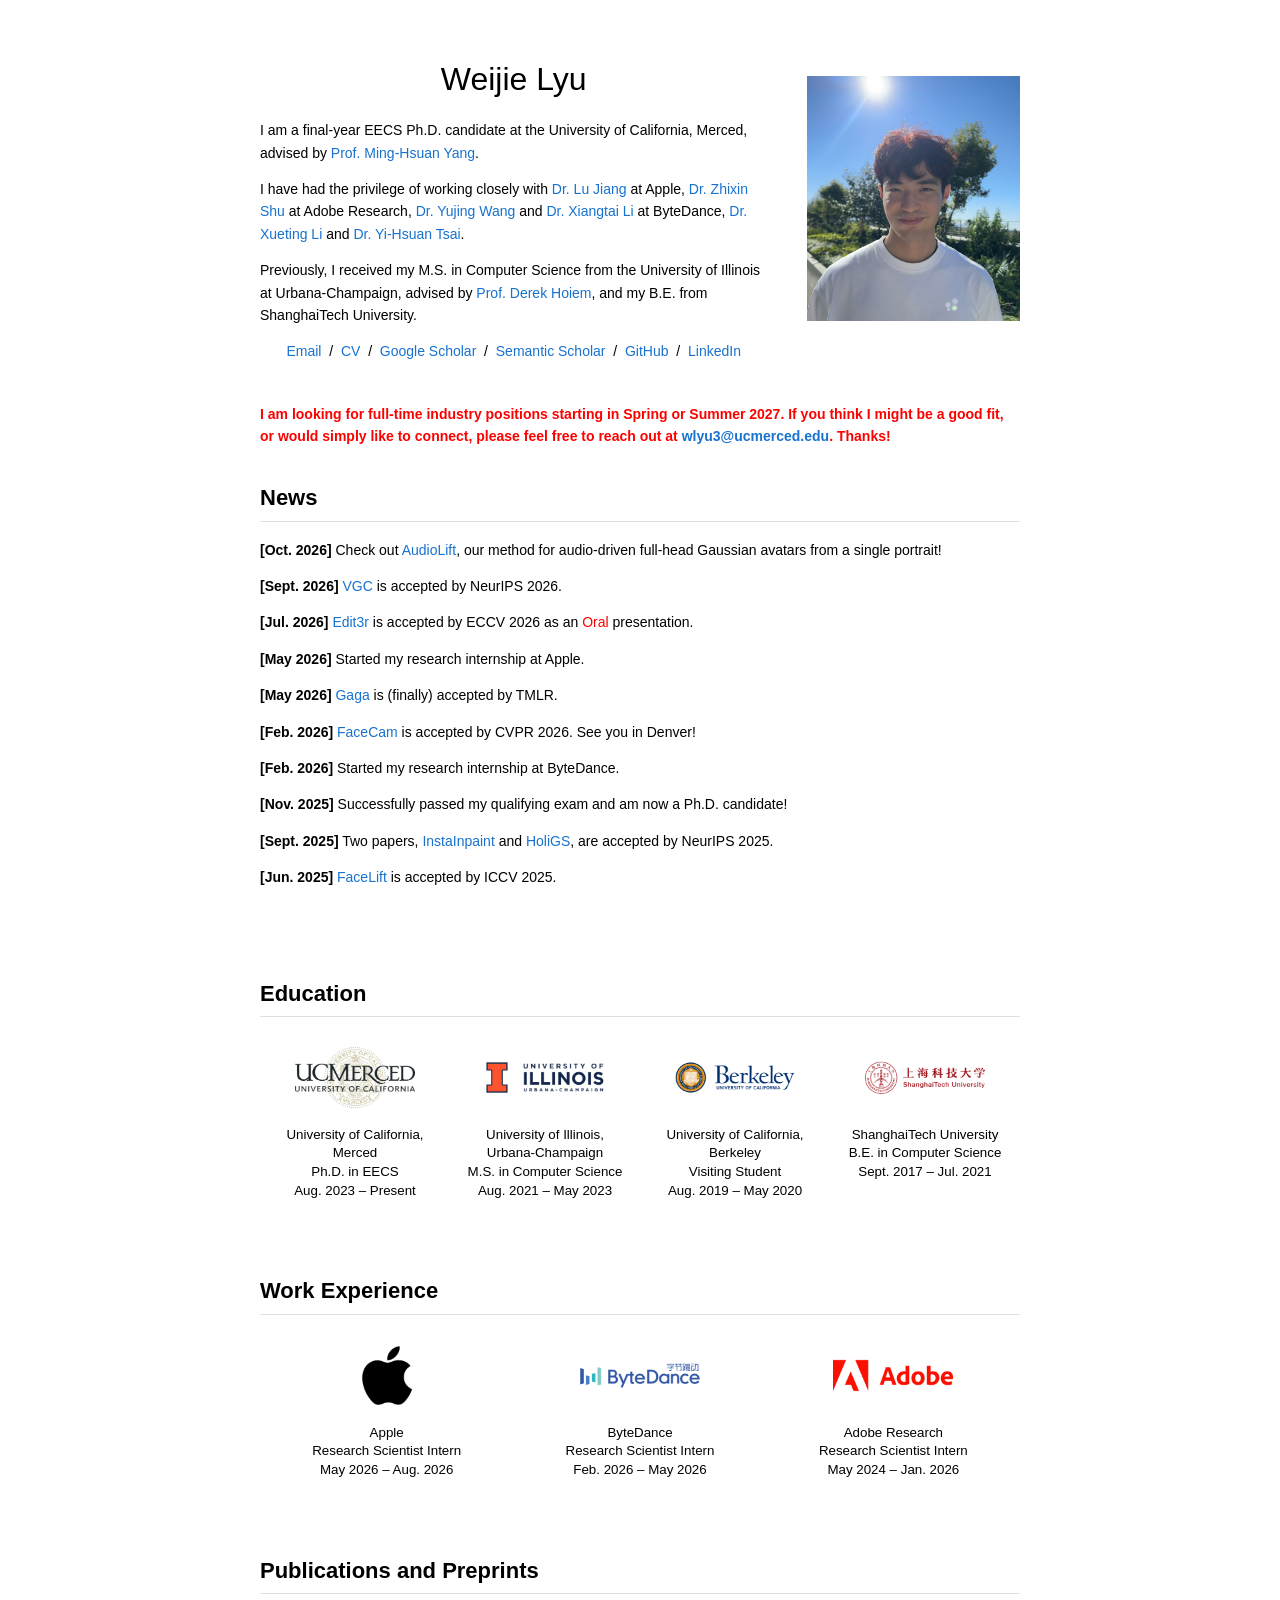
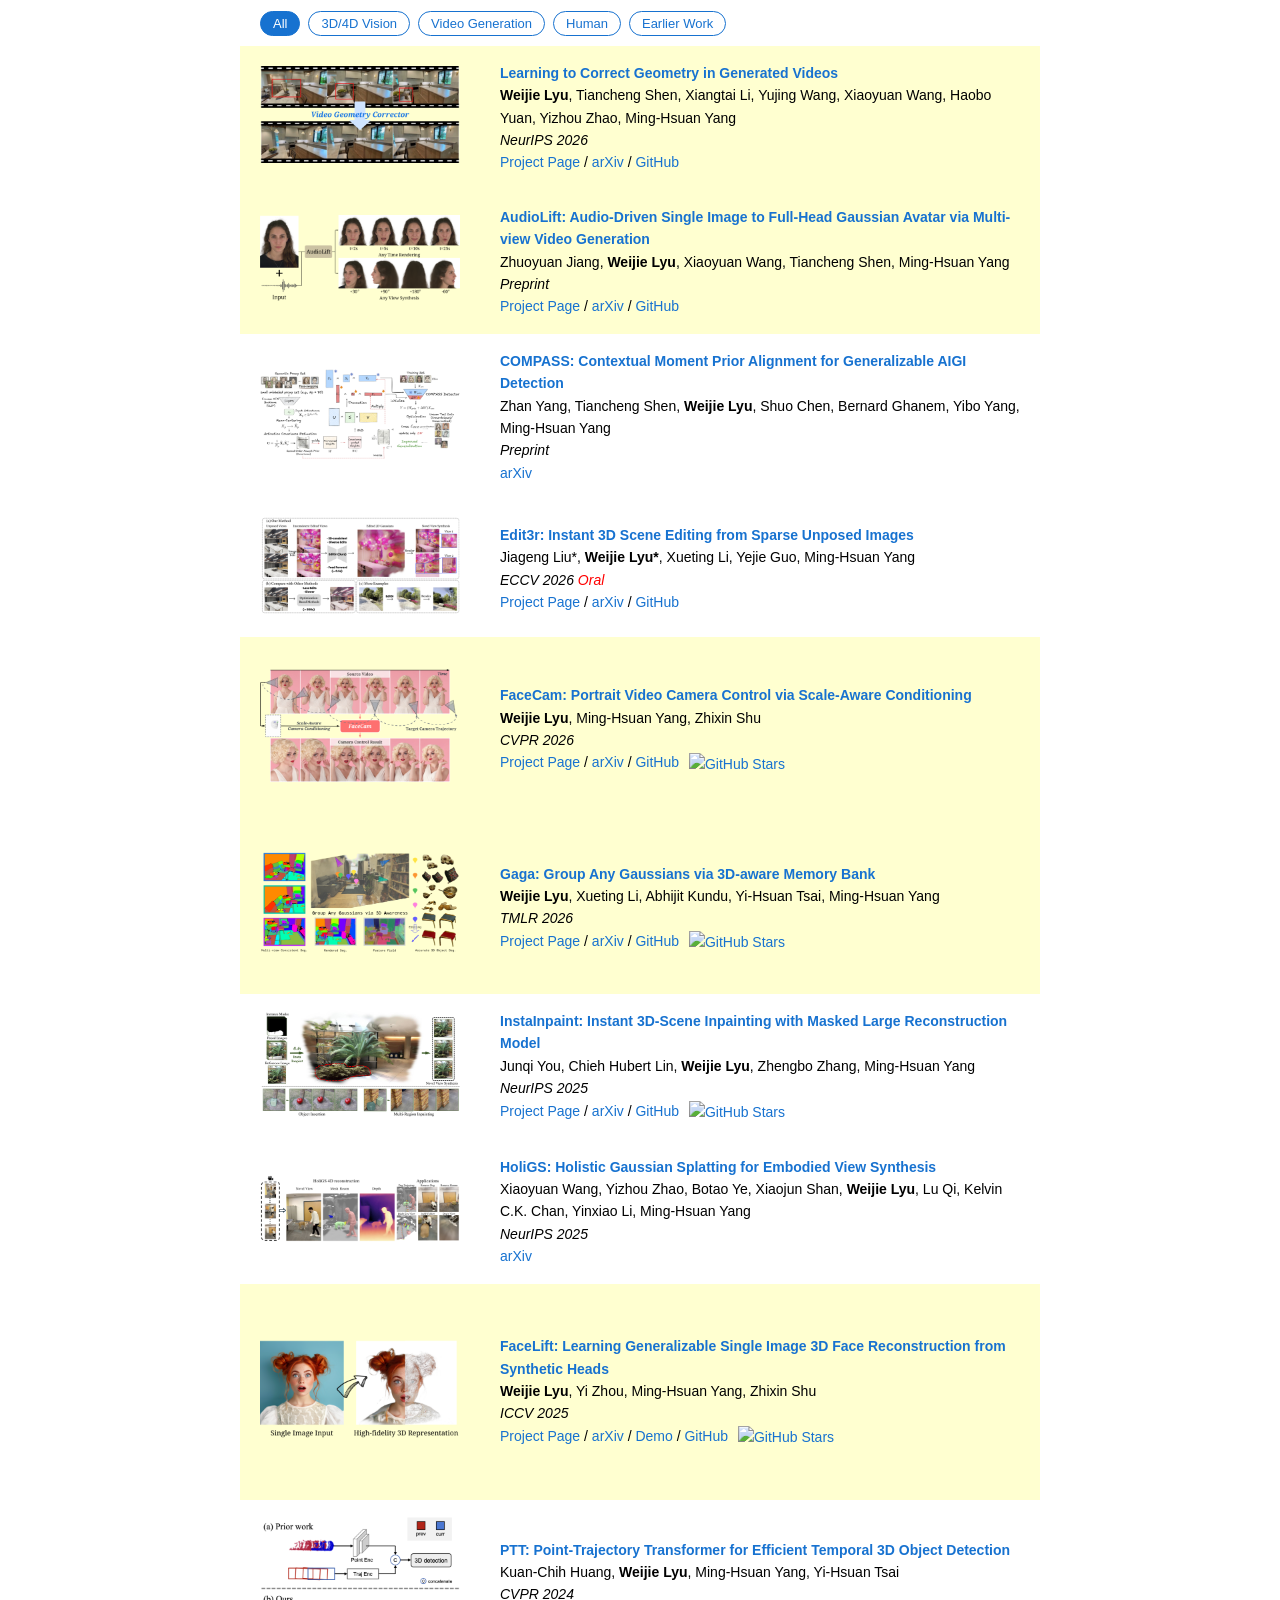
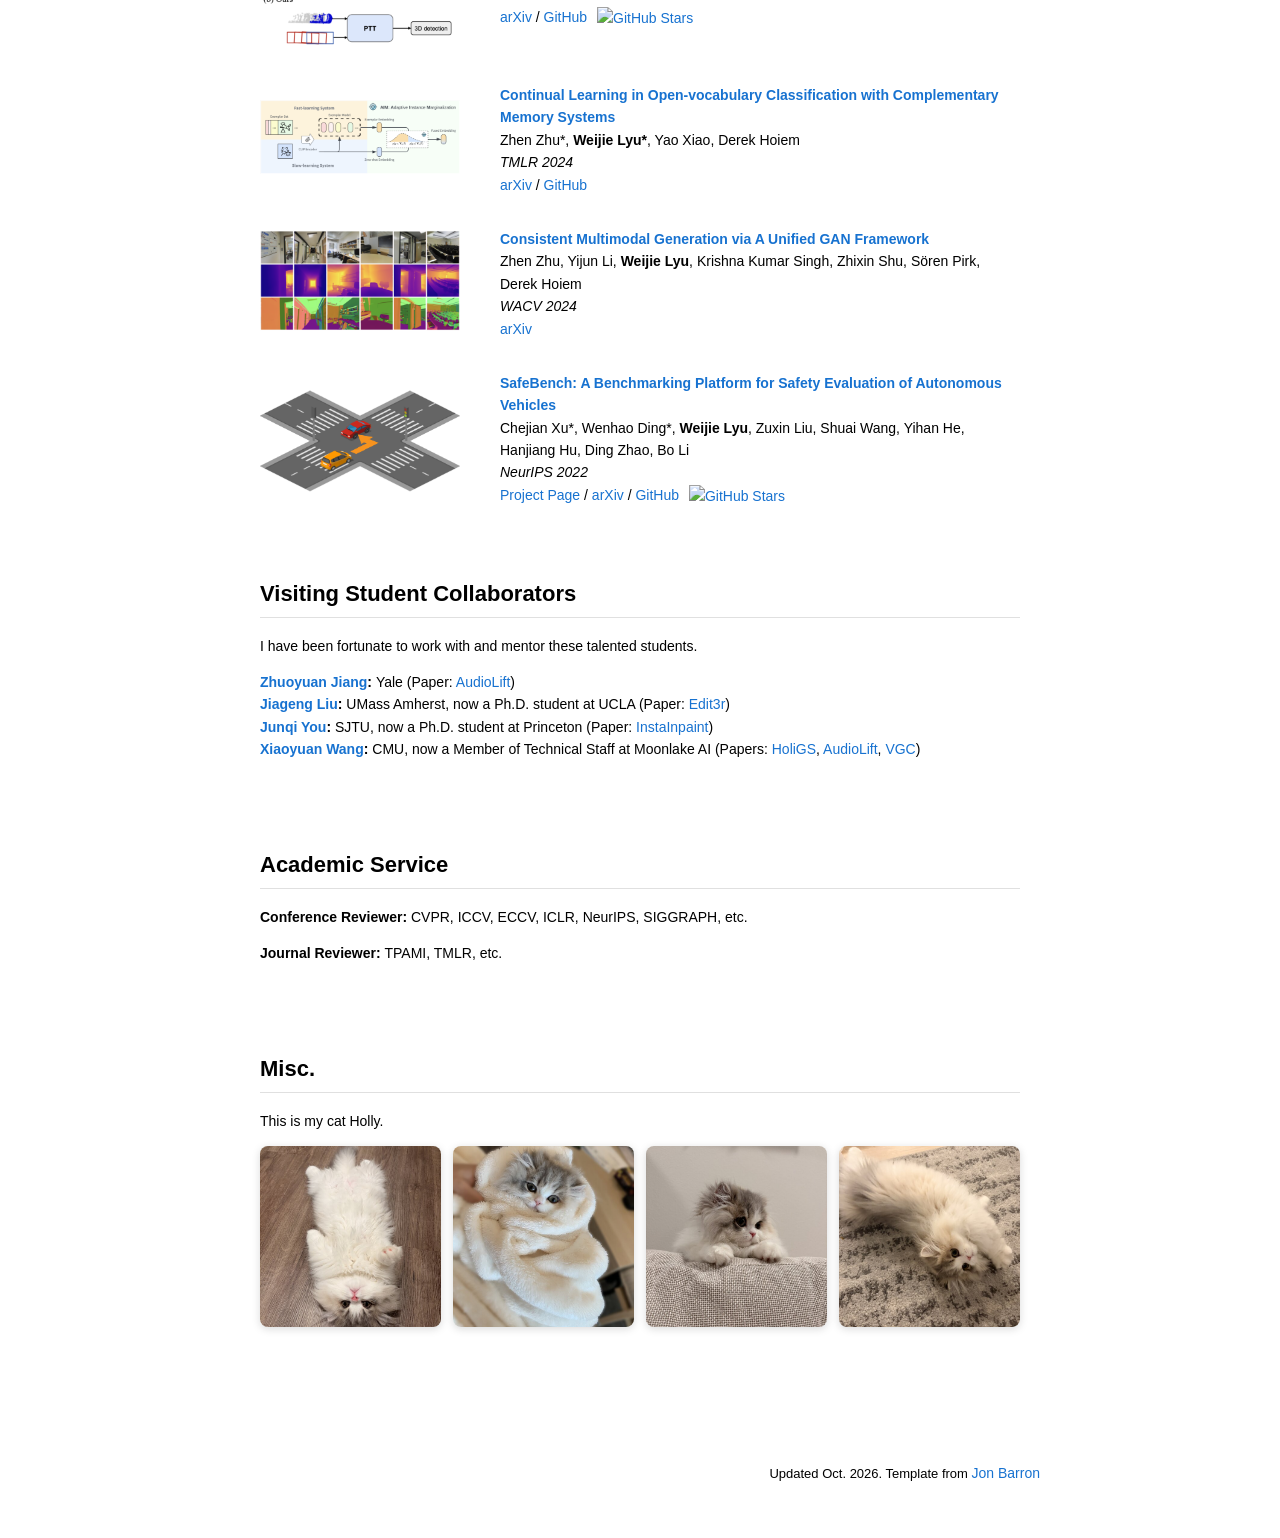
==== commit 346514bd: "Add AudioLift arXiv link and unify CV publication links Co-Authored-By: Claude Opus 5.5 <noreply@ant" ====
--- a/index.html
+++ b/index.html
@@ -267,6 +267,7 @@
               <em>Preprint</em>
               <br>
               <a href="https://zhuoyuanjiang.github.io/audiolift-page/">Project Page</a> /
+              <a href="https://arxiv.org/abs/2610.31747">arXiv</a> /
               <a href="https://github.com/ZhuoyuanJiang/AudioLift">GitHub</a>
             </td>
           </tr>
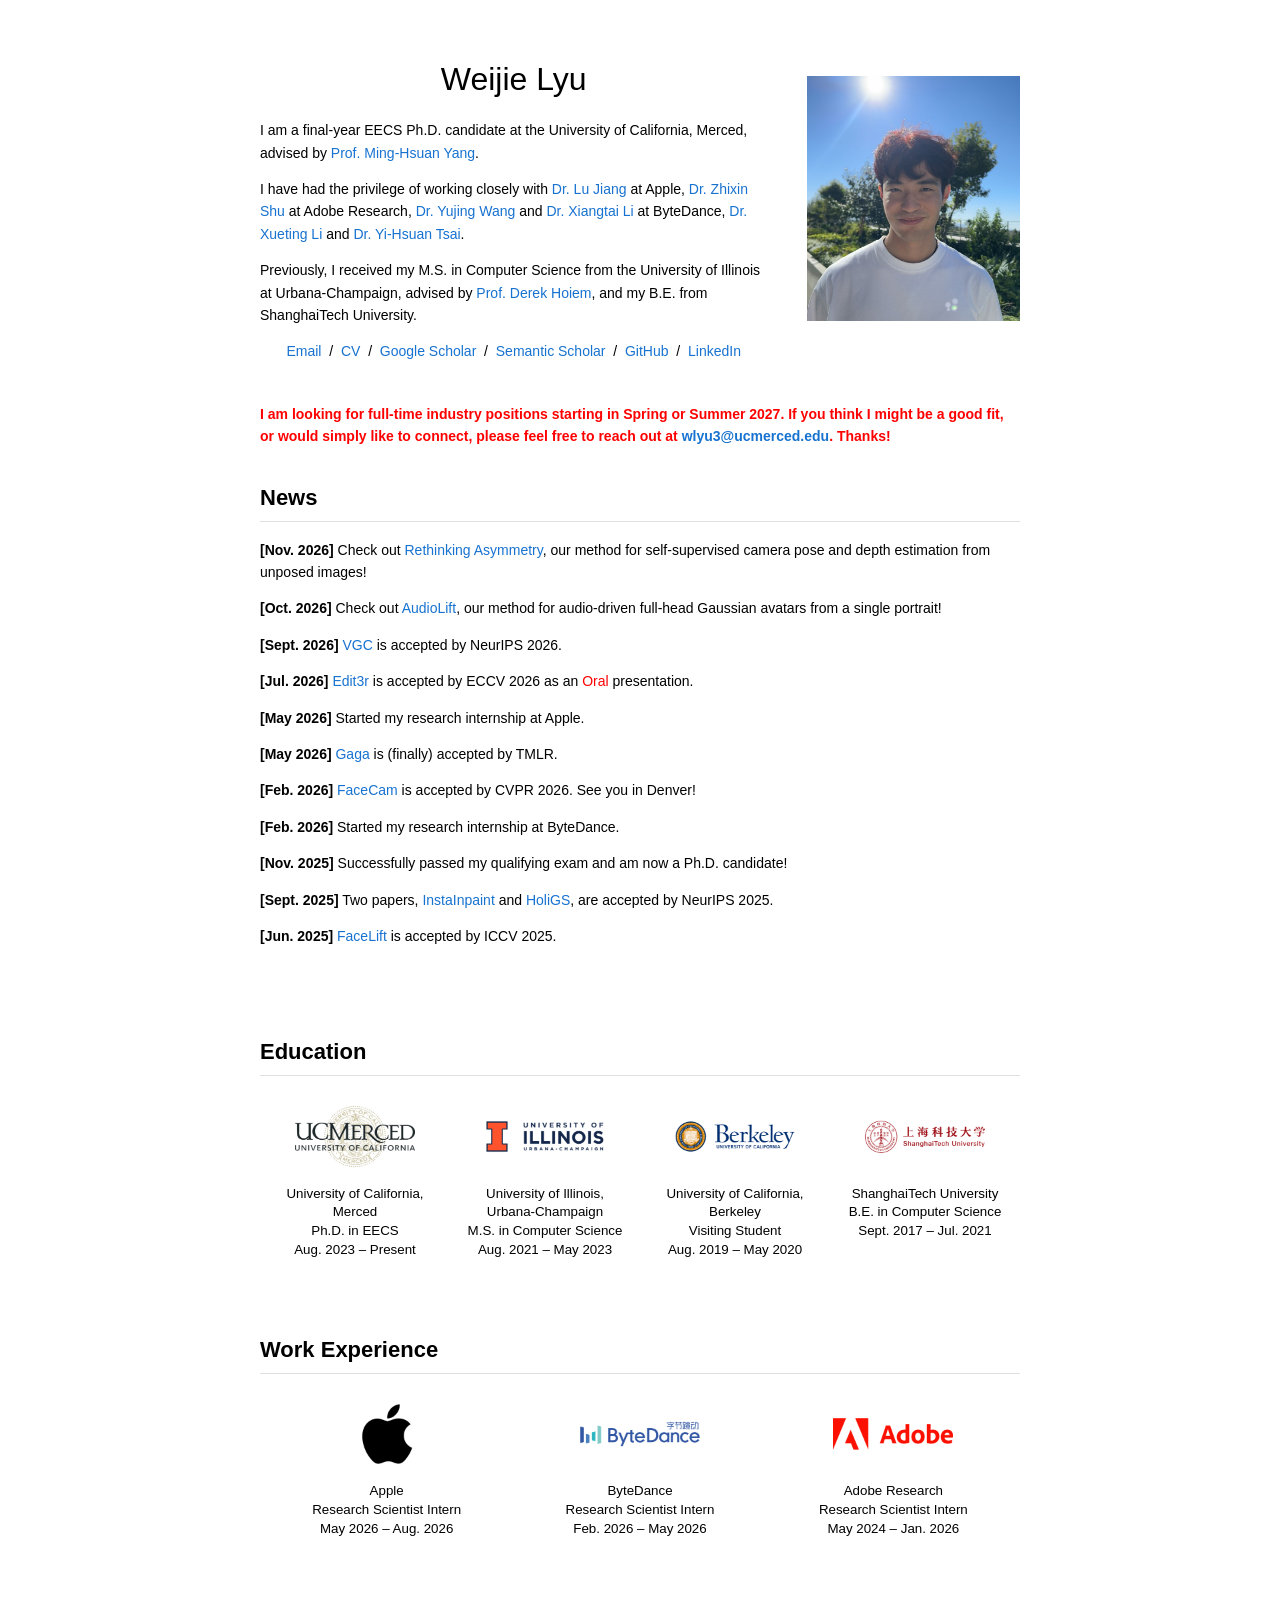
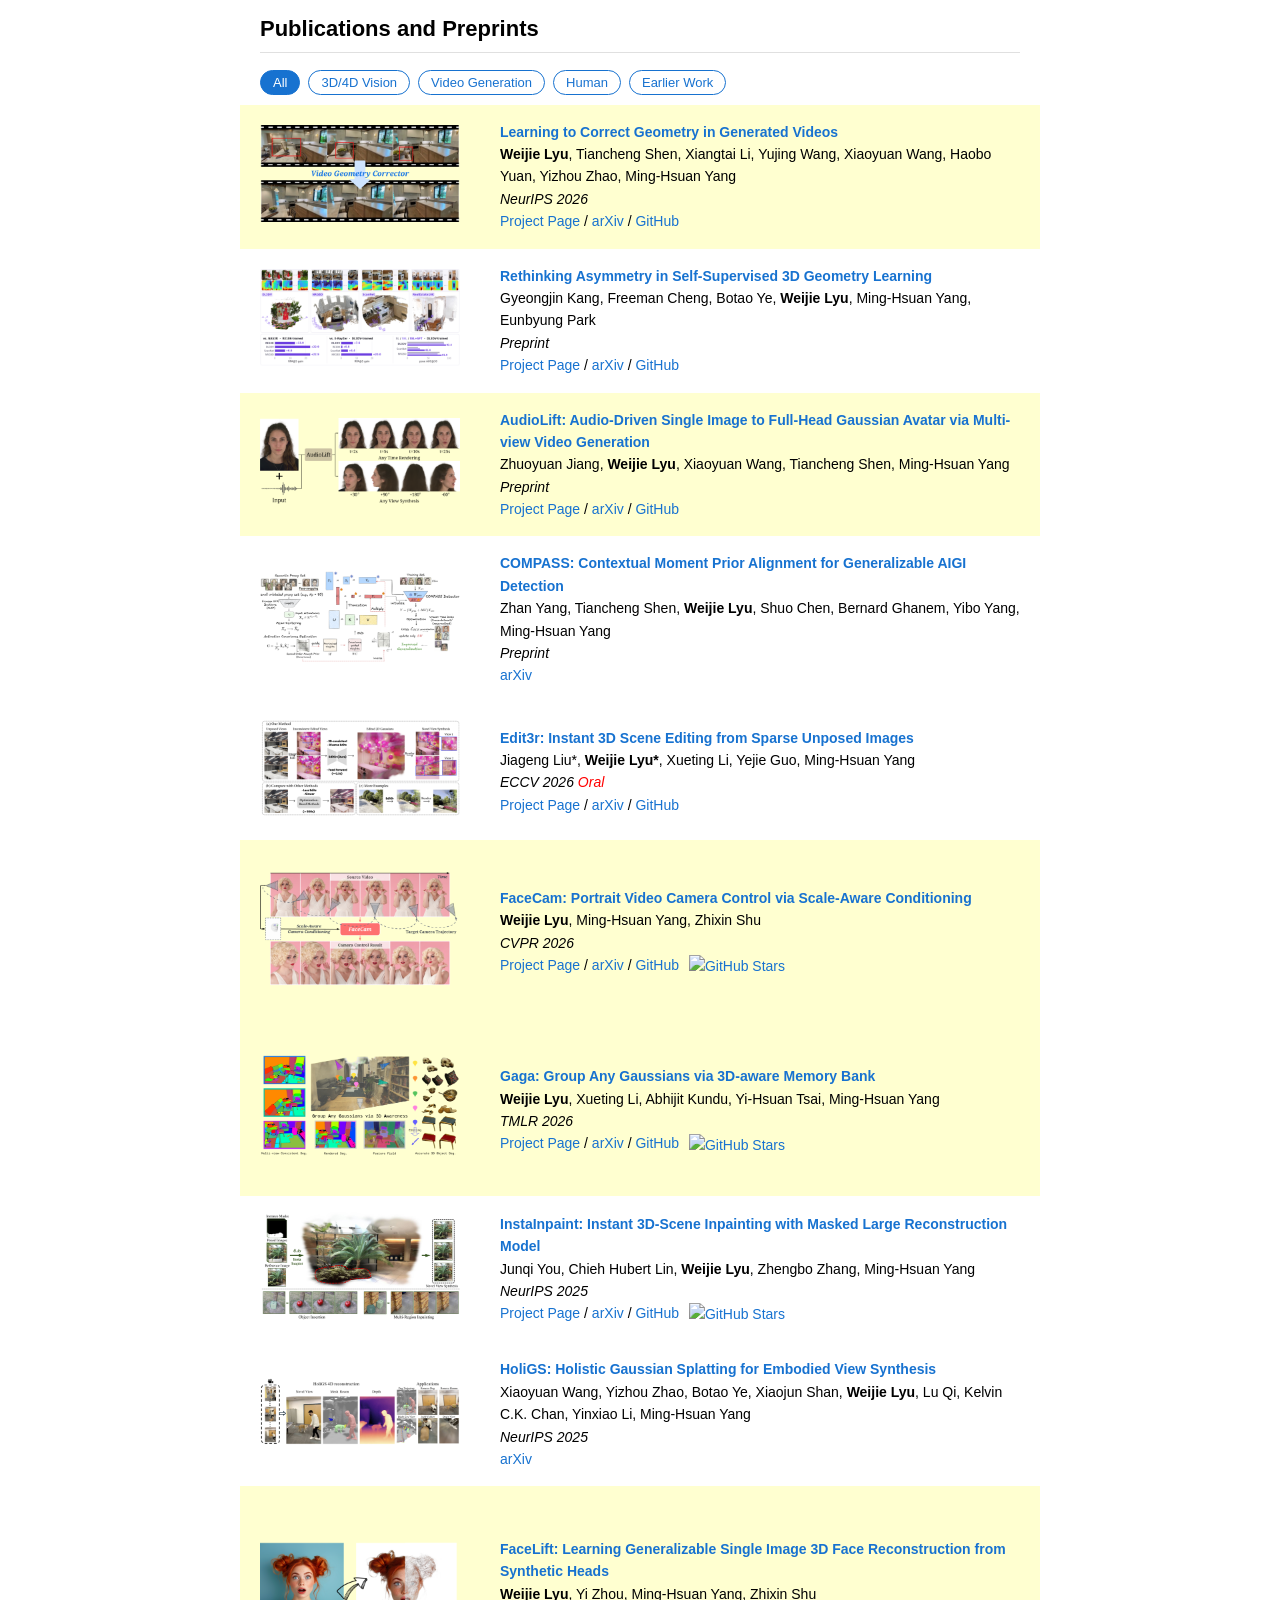
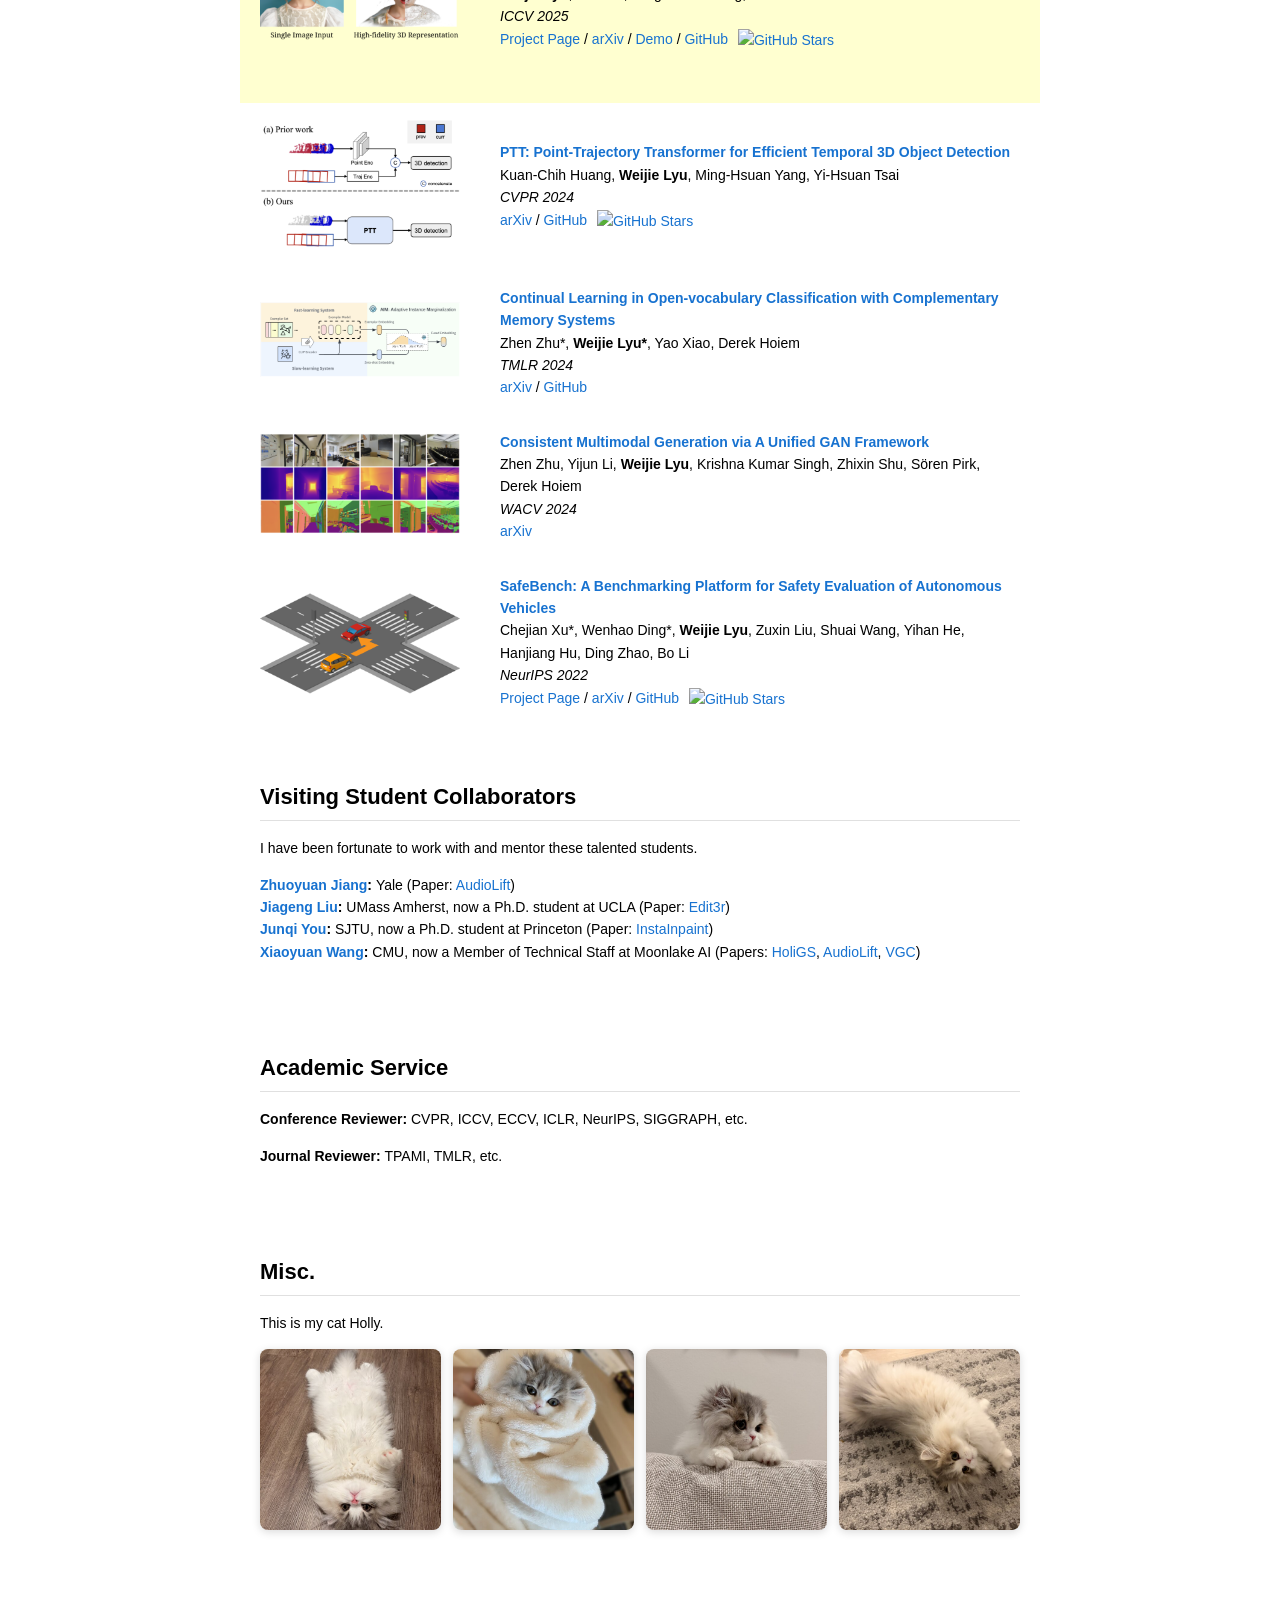
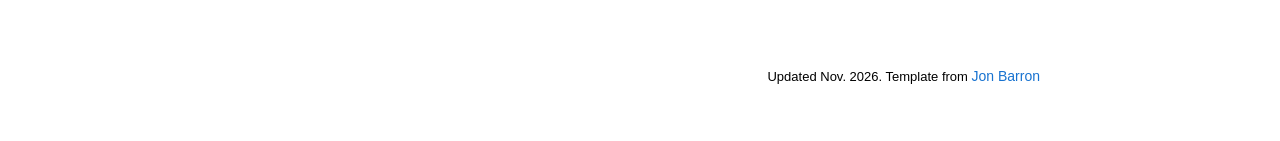
==== commit f8f09d72: "Add Rethinking Asymmetry preprint to homepage and CV - New publication entry (3D/4D Vision) with thu" ====
--- a/index.html
+++ b/index.html
@@ -60,6 +60,7 @@
                 </font></strong>
               </p> -->
               <heading>News</heading>
+              <p><strong>[Nov. 2026]</strong> Check out <a href="https://gynjn.github.io/rethinking-asymmetry/">Rethinking Asymmetry</a>, our method for self-supervised camera pose and depth estimation from unposed images!</p>
               <p><strong>[Oct. 2026]</strong> Check out <a href="https://zhuoyuanjiang.github.io/audiolift-page/">AudioLift</a>, our method for audio-driven full-head Gaussian avatars from a single portrait!</p>
               <p><strong>[Sept. 2026]</strong> <a href="https://www.wlyu.me/VGC/">VGC</a> is accepted by NeurIPS 2026.</p>
               <p><strong>[Jul. 2026]</strong> <a href="https://edit3r.github.io/edit3r/">Edit3r</a> is accepted by ECCV 2026 as an <span style="color: red;">Oral</span> presentation.</p>
@@ -238,6 +239,23 @@
             </td>
           </tr>
           <!-- VGC -->
+          <!-- Rethinking Asymmetry -->
+          <tr data-tags="3d">
+            <td style="padding:20px;width:25%;vertical-align:middle"><img src='media/papers/asymmetry.png' width="200"></td>
+            <td style="padding:20px;width:75%;vertical-align:middle">
+              <a href="https://gynjn.github.io/rethinking-asymmetry/">
+                <papertitle>Rethinking Asymmetry in Self-Supervised 3D Geometry Learning</papertitle>
+              </a>
+              <br>Gyeongjin Kang, Freeman Cheng, Botao Ye, <strong>Weijie Lyu</strong>, Ming-Hsuan Yang, Eunbyung Park
+              <br>
+              <em>Preprint</em>
+              <br>
+              <a href="https://gynjn.github.io/rethinking-asymmetry/">Project Page</a> /
+              <a href="https://arxiv.org/abs/2610.42092">arXiv</a> /
+              <a href="https://github.com/Gynjn/rethinking-asymmetry">GitHub</a>
+            </td>
+          </tr>
+          <!-- Rethinking Asymmetry -->
           <!-- AudioLift -->
           <tr data-tags="human video 3d" onmouseout="audiolift_stop()" onmouseover="audiolift_start()" bgcolor="#ffffd0">
             <td style="padding:20px;width:25%;vertical-align:middle">
@@ -715,7 +733,7 @@
 				<tbody>
 					<tr>
 						<td style="padding:0px">&nbsp;
-						  <p style="text-align:right;font-size:small;">Updated Oct. 2026. Template from <a href="https://jonbarron.info">Jon Barron</a></p>
+						  <p style="text-align:right;font-size:small;">Updated Nov. 2026. Template from <a href="https://jonbarron.info">Jon Barron</a></p>
 						</td>
 					</tr>
 				</tbody>
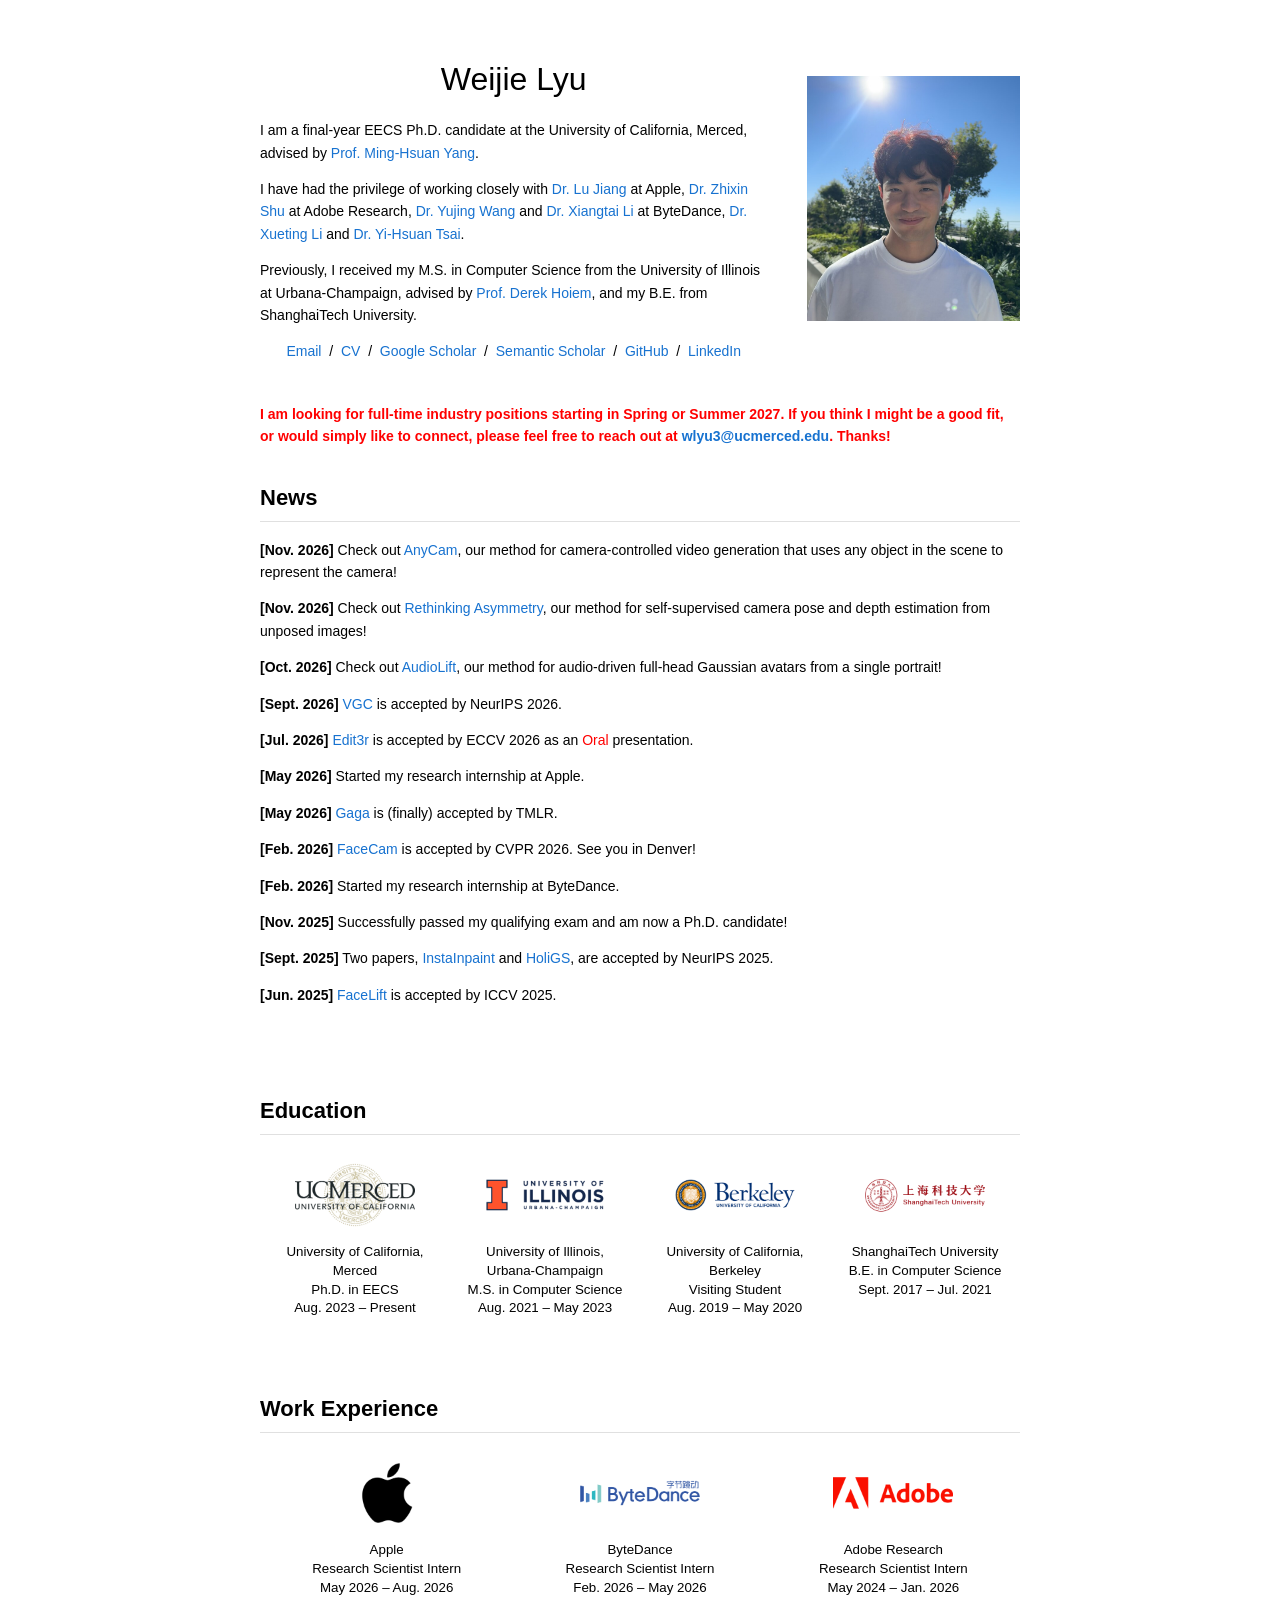
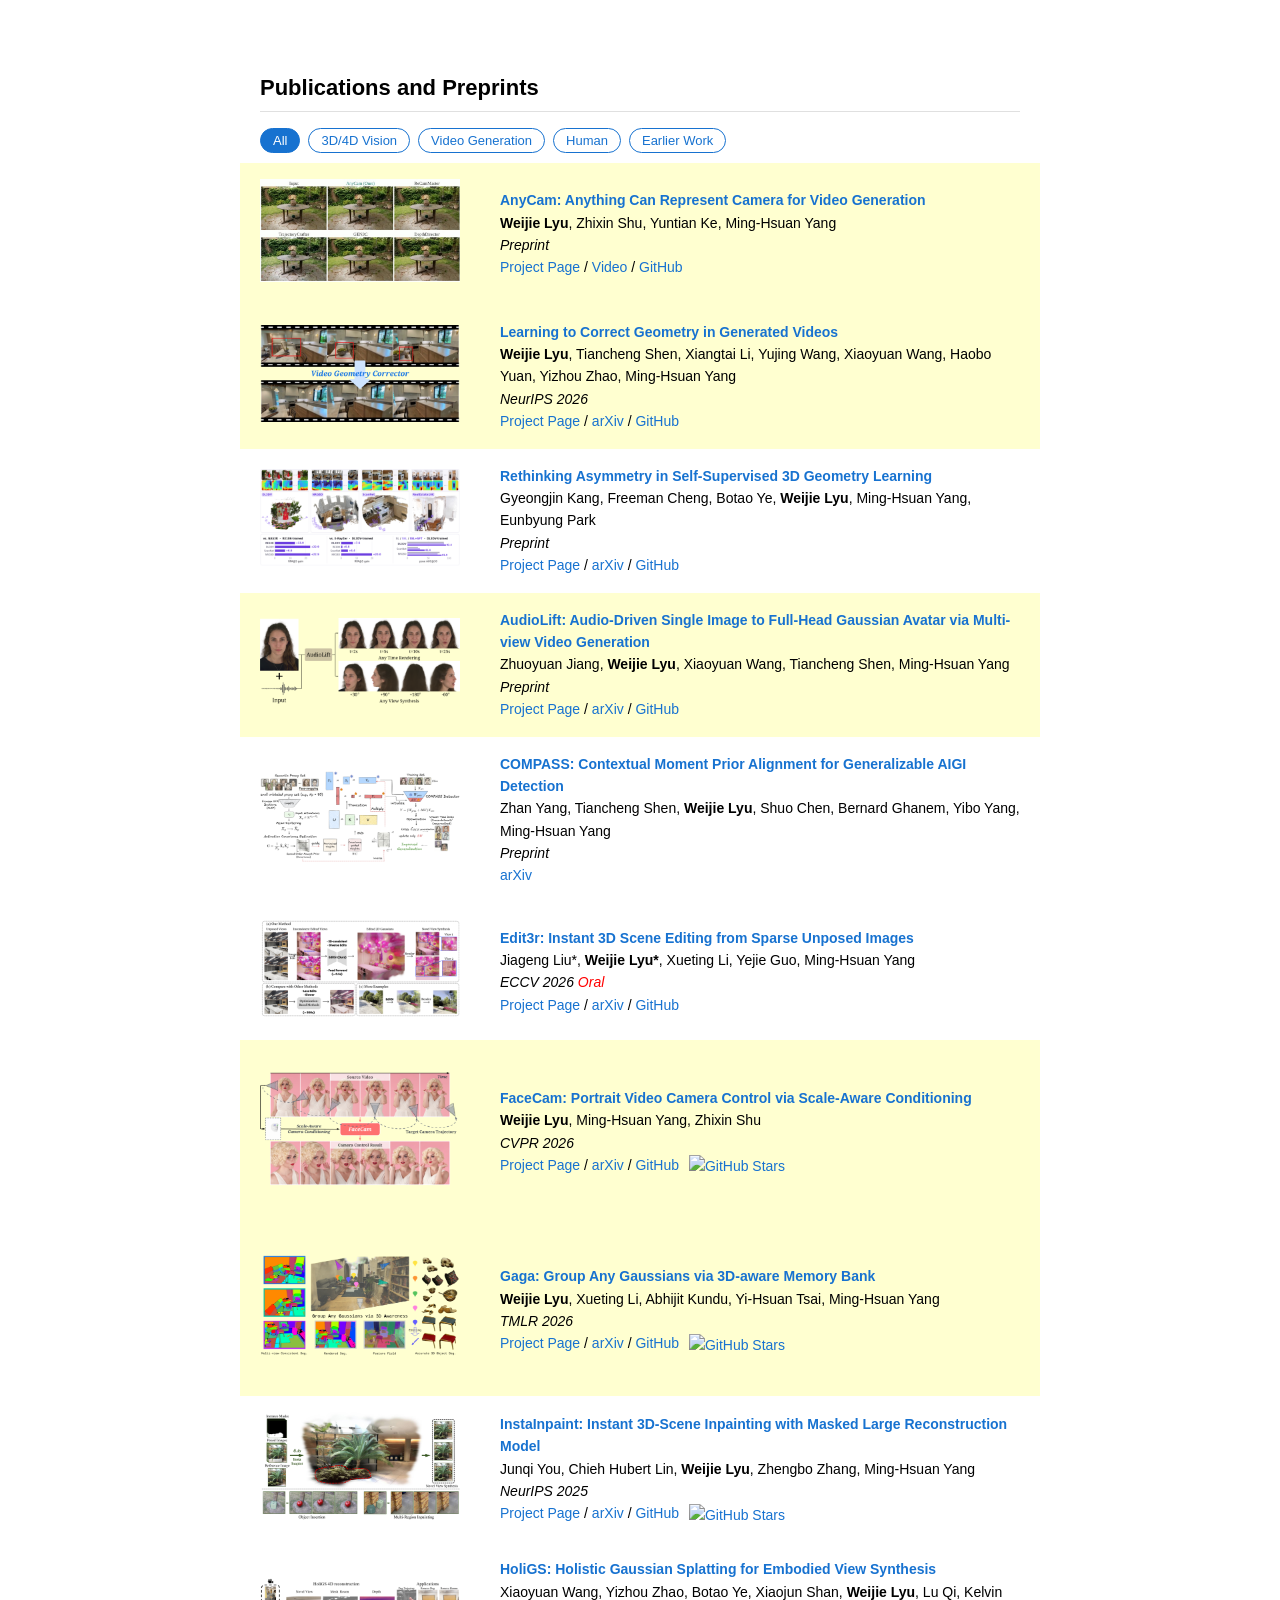
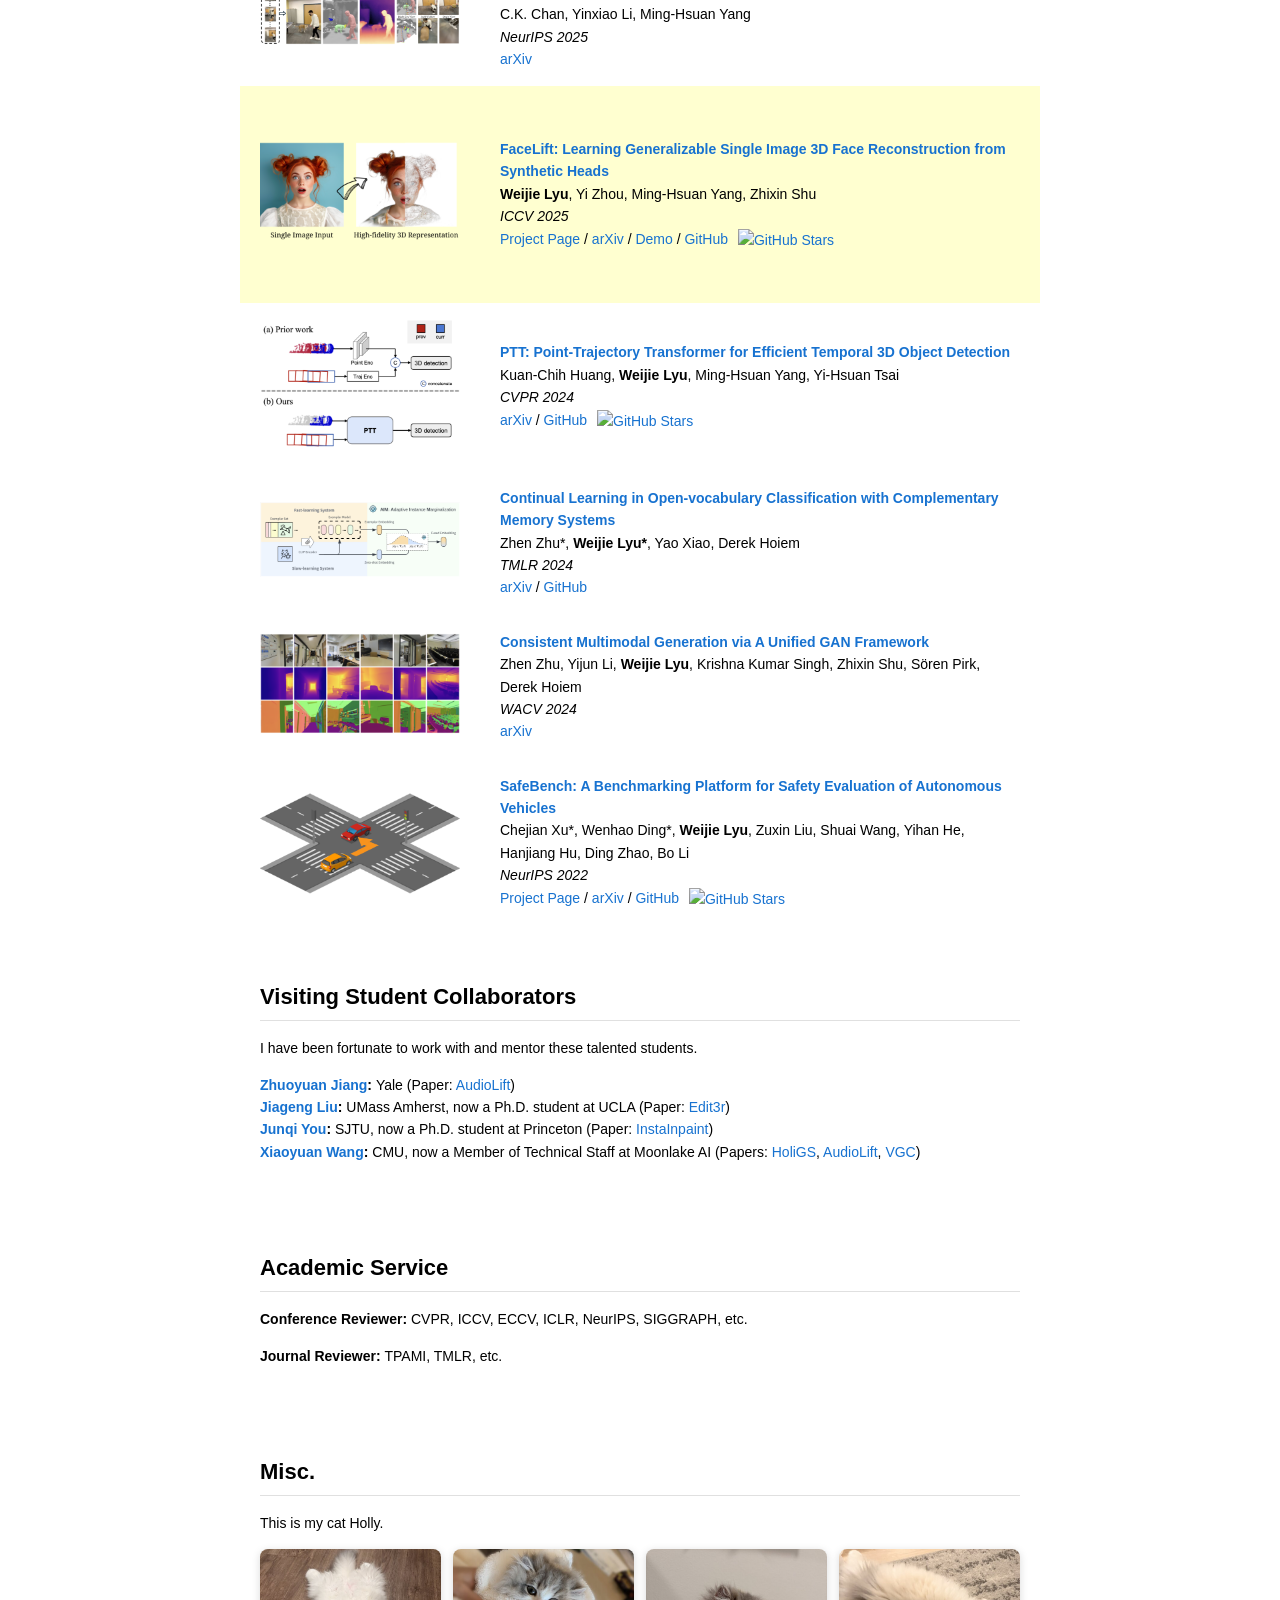
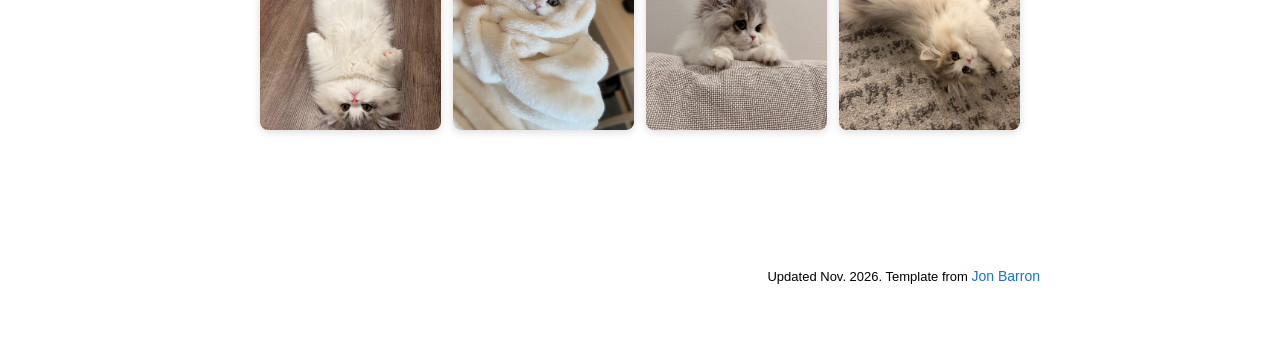
==== commit 666fdff9: "Add AnyCam to homepage and CV - New highlighted publication entry with hover video (garden   single-" ====
--- a/index.html
+++ b/index.html
@@ -60,6 +60,7 @@
                 </font></strong>
               </p> -->
               <heading>News</heading>
+              <p><strong>[Nov. 2026]</strong> Check out <a href="https://www.wlyu.me/AnyCam/">AnyCam</a>, our method for camera-controlled video generation that uses any object in the scene to represent the camera!</p>
               <p><strong>[Nov. 2026]</strong> Check out <a href="https://gynjn.github.io/rethinking-asymmetry/">Rethinking Asymmetry</a>, our method for self-supervised camera pose and depth estimation from unposed images!</p>
               <p><strong>[Oct. 2026]</strong> Check out <a href="https://zhuoyuanjiang.github.io/audiolift-page/">AudioLift</a>, our method for audio-driven full-head Gaussian avatars from a single portrait!</p>
               <p><strong>[Sept. 2026]</strong> <a href="https://www.wlyu.me/VGC/">VGC</a> is accepted by NeurIPS 2026.</p>
@@ -205,6 +206,40 @@
           </tbody>
         </table>
         <table class="publications" style="width:100%;border:0px;border-spacing:0px;border-collapse:separate;margin-right:auto;margin-left:auto;"><tbody>
+          <!-- AnyCam -->
+          <tr data-tags="video 3d" onmouseout="anycam_stop()" onmouseover="anycam_start()" bgcolor="#ffffd0">
+            <td style="padding:20px;width:25%;vertical-align:middle">
+              <div class="one">
+                <div class="two" id='anycam_video'><video width=100% height=100% muted autoplay loop>
+                <source src="media/papers/anycam.mp4" type="video/mp4">
+                Your browser does not support the video tag.
+                </video></div>
+                <img id='anycam_image' src='media/papers/anycam.jpg' width="200">
+              </div>
+              <script type="text/javascript">
+                function anycam_start() {
+                  document.getElementById('anycam_video').style.opacity = "1";
+                }
+                function anycam_stop() {
+                  document.getElementById('anycam_video').style.opacity = "0";
+                }
+                anycam_stop()
+              </script>
+            </td>
+            <td style="padding:20px;width:75%;vertical-align:middle">
+              <a href="https://www.wlyu.me/AnyCam/">
+                <papertitle>AnyCam: Anything Can Represent Camera for Video Generation</papertitle>
+              </a>
+              <br><strong>Weijie Lyu</strong>, Zhixin Shu, Yuntian Ke, Ming-Hsuan Yang
+              <br>
+              <em>Preprint</em>
+              <br>
+              <a href="https://www.wlyu.me/AnyCam/">Project Page</a> /
+              <a href="https://youtu.be/vWr0S4sPfqw">Video</a> /
+              <a href="https://github.com/weijielyu/AnyCam">GitHub</a>
+            </td>
+          </tr>
+          <!-- AnyCam -->
           <!-- VGC -->
           <tr data-tags="video 3d" onmouseout="vgc_stop()" onmouseover="vgc_start()" bgcolor="#ffffd0">
             <td style="padding:20px;width:25%;vertical-align:middle">
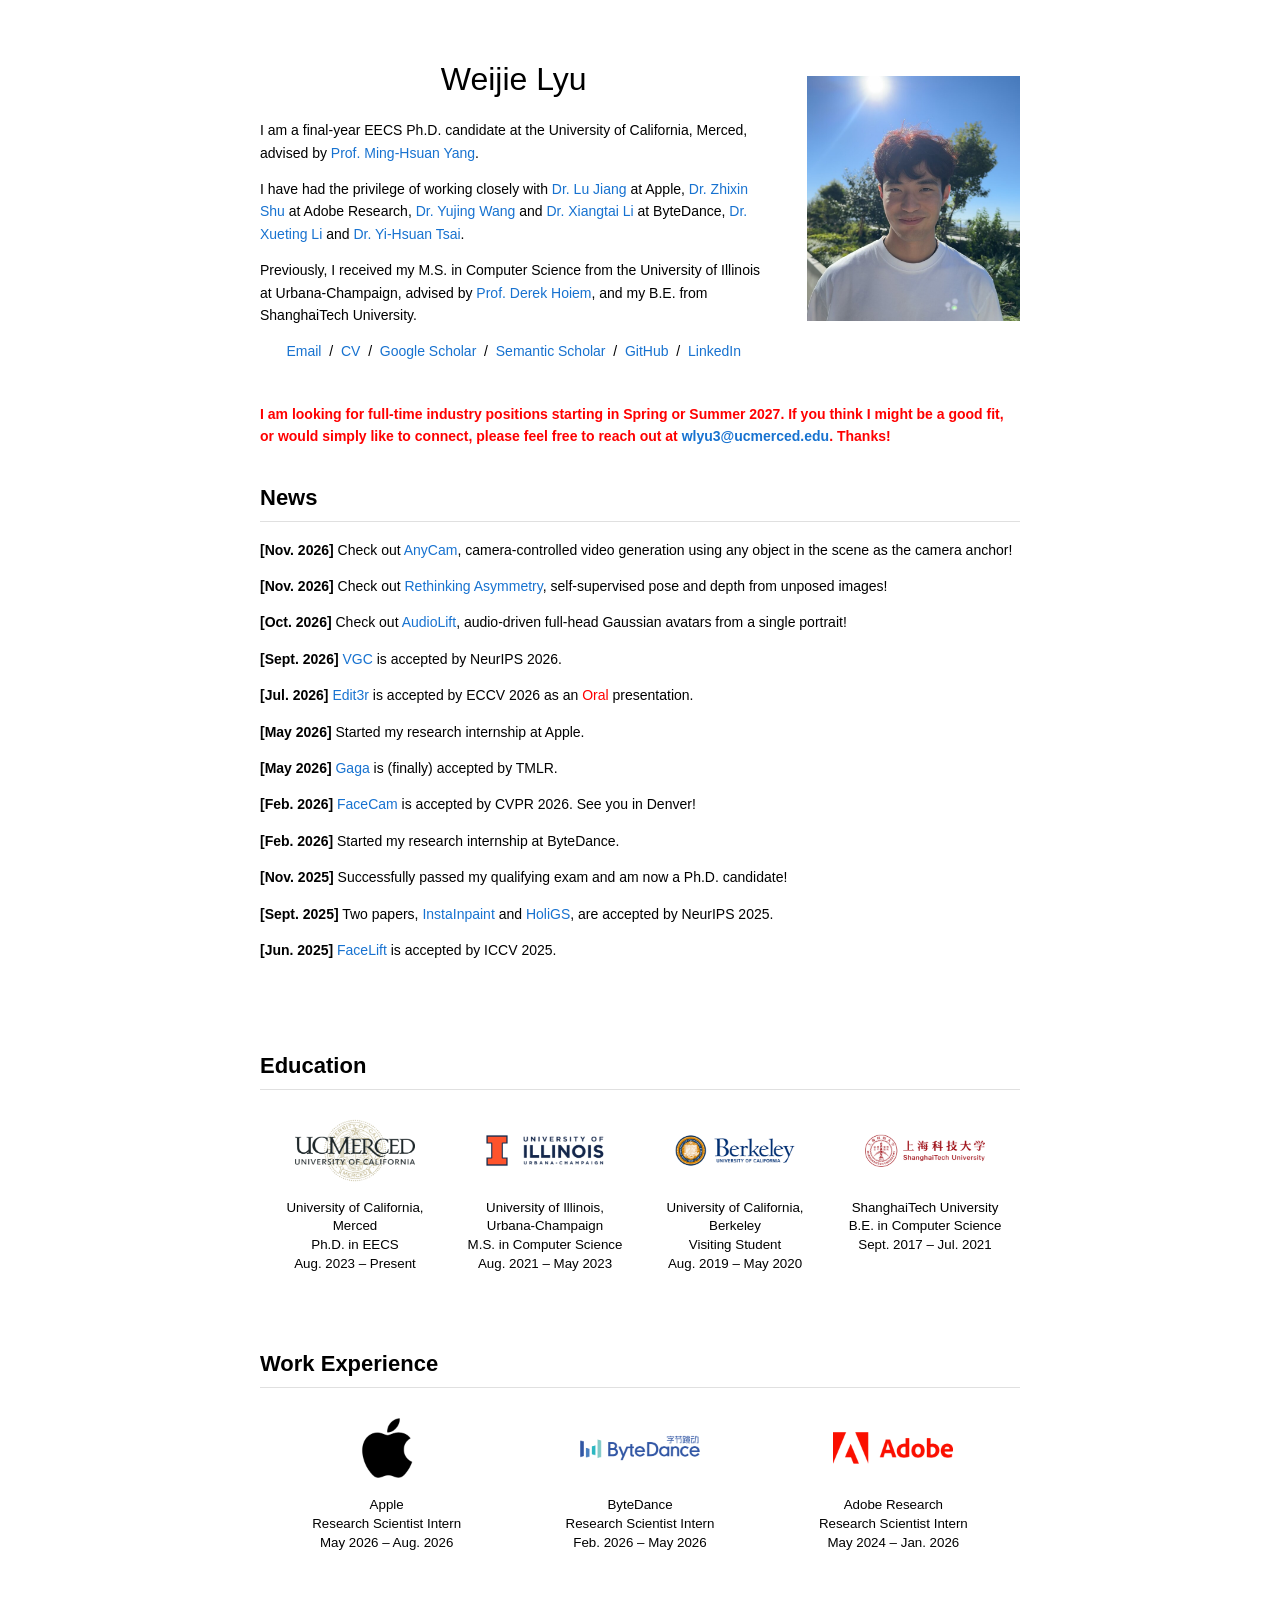
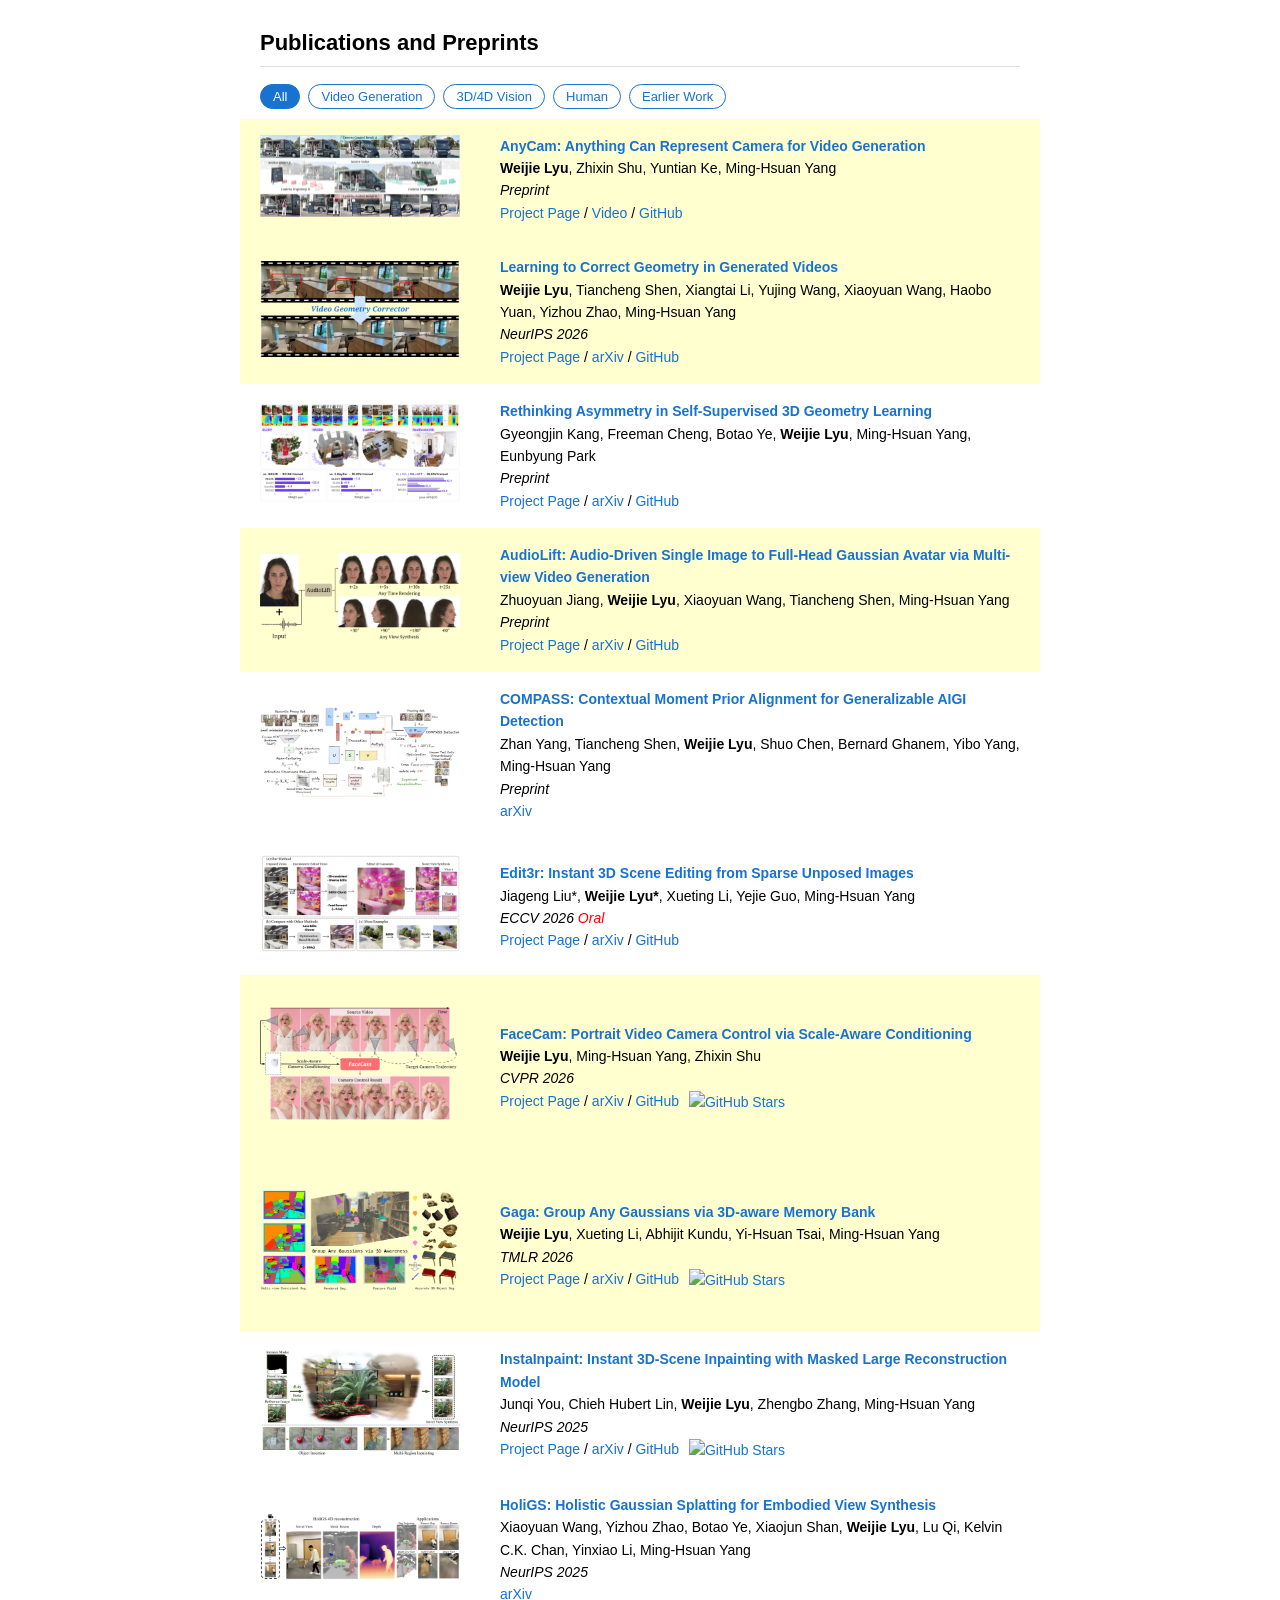
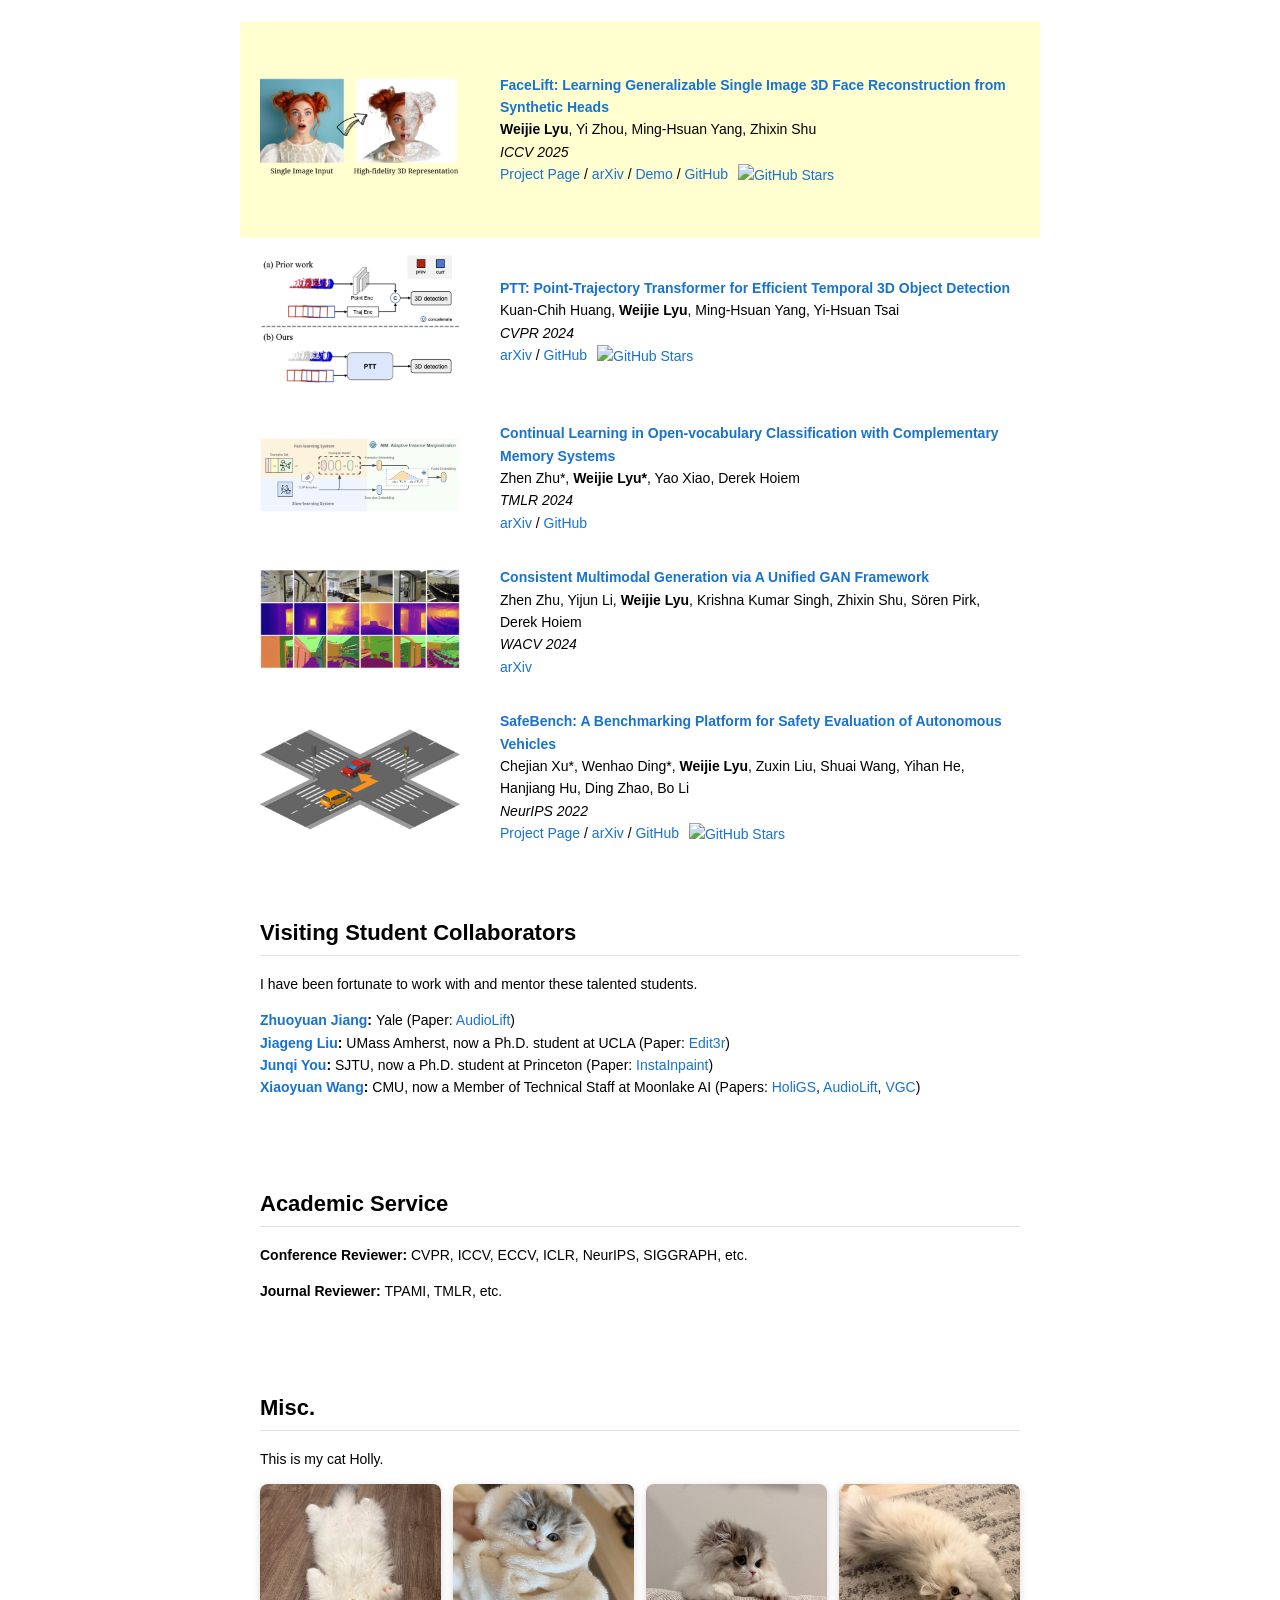
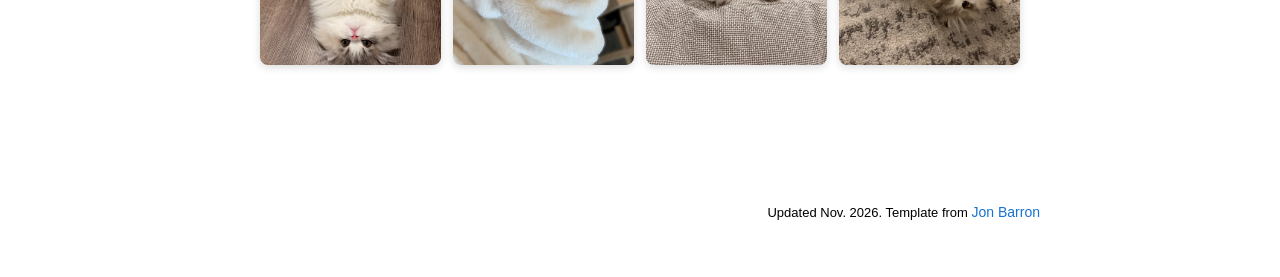
==== commit 0f6a1b57: "Tighten news, use AnyCam teaser as still, reorder filters - Shorten recent news items to one line ea" ====
--- a/index.html
+++ b/index.html
@@ -60,9 +60,9 @@
                 </font></strong>
               </p> -->
               <heading>News</heading>
-              <p><strong>[Nov. 2026]</strong> Check out <a href="https://www.wlyu.me/AnyCam/">AnyCam</a>, our method for camera-controlled video generation that uses any object in the scene to represent the camera!</p>
-              <p><strong>[Nov. 2026]</strong> Check out <a href="https://gynjn.github.io/rethinking-asymmetry/">Rethinking Asymmetry</a>, our method for self-supervised camera pose and depth estimation from unposed images!</p>
-              <p><strong>[Oct. 2026]</strong> Check out <a href="https://zhuoyuanjiang.github.io/audiolift-page/">AudioLift</a>, our method for audio-driven full-head Gaussian avatars from a single portrait!</p>
+              <p><strong>[Nov. 2026]</strong> Check out <a href="https://www.wlyu.me/AnyCam/">AnyCam</a>, camera-controlled video generation using any object in the scene as the camera anchor!</p>
+              <p><strong>[Nov. 2026]</strong> Check out <a href="https://gynjn.github.io/rethinking-asymmetry/">Rethinking Asymmetry</a>, self-supervised pose and depth from unposed images!</p>
+              <p><strong>[Oct. 2026]</strong> Check out <a href="https://zhuoyuanjiang.github.io/audiolift-page/">AudioLift</a>, audio-driven full-head Gaussian avatars from a single portrait!</p>
               <p><strong>[Sept. 2026]</strong> <a href="https://www.wlyu.me/VGC/">VGC</a> is accepted by NeurIPS 2026.</p>
               <p><strong>[Jul. 2026]</strong> <a href="https://edit3r.github.io/edit3r/">Edit3r</a> is accepted by ECCV 2026 as an <span style="color: red;">Oral</span> presentation.</p>
               <p><strong>[May 2026]</strong> Started my research internship at Apple.</p>
@@ -182,8 +182,8 @@
                 <heading>Publications and Preprints</heading>
                 <div class="pub-filters">
                   <button type="button" class="active" data-filter="all">All</button>
+                  <button type="button" data-filter="video">Video Generation</button>
                   <button type="button" data-filter="3d">3D/4D Vision</button>
-                  <button type="button" data-filter="video">Video Generation</button>
                   <button type="button" data-filter="human">Human</button>
                   <button type="button" data-filter="earlier">Earlier Work</button>
                 </div>
@@ -214,7 +214,7 @@
                 <source src="media/papers/anycam.mp4" type="video/mp4">
                 Your browser does not support the video tag.
                 </video></div>
-                <img id='anycam_image' src='media/papers/anycam.jpg' width="200">
+                <img id='anycam_image' src='media/papers/anycam_teaser.jpg' width="200">
               </div>
               <script type="text/javascript">
                 function anycam_start() {
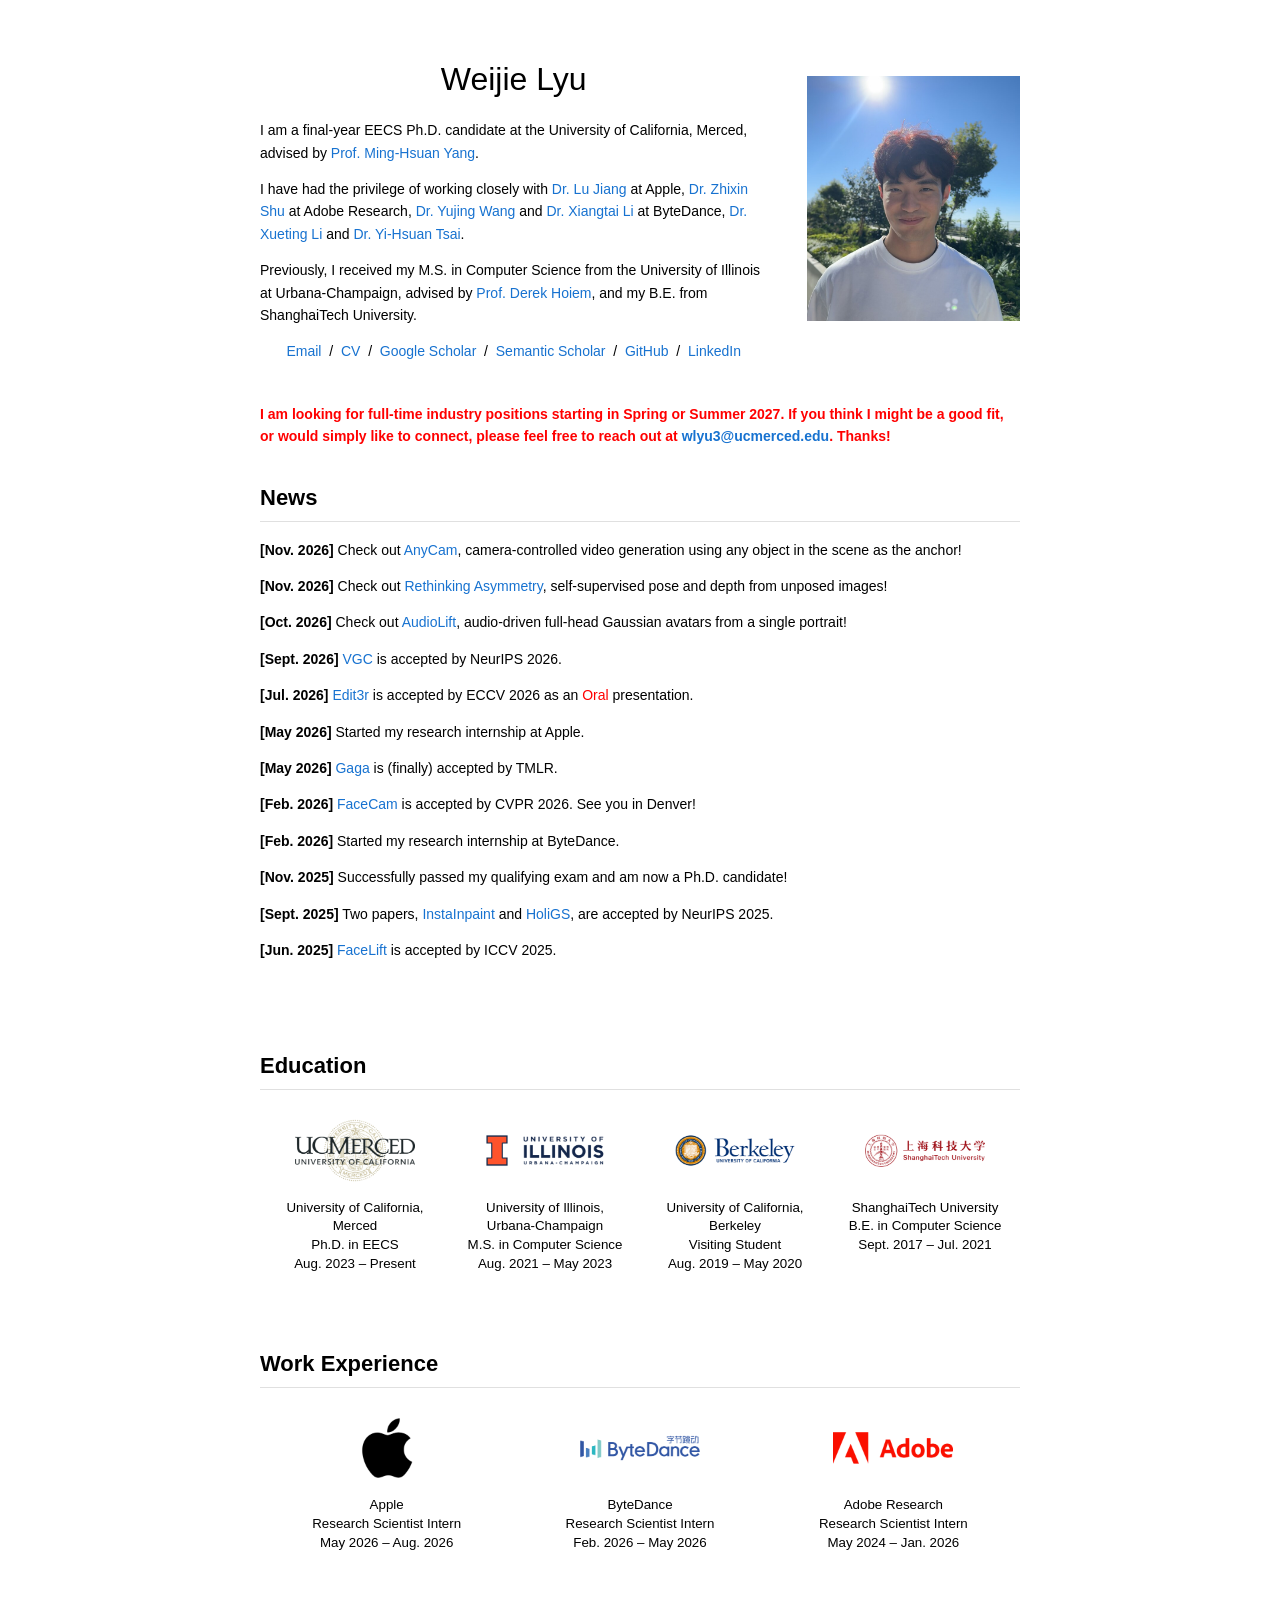
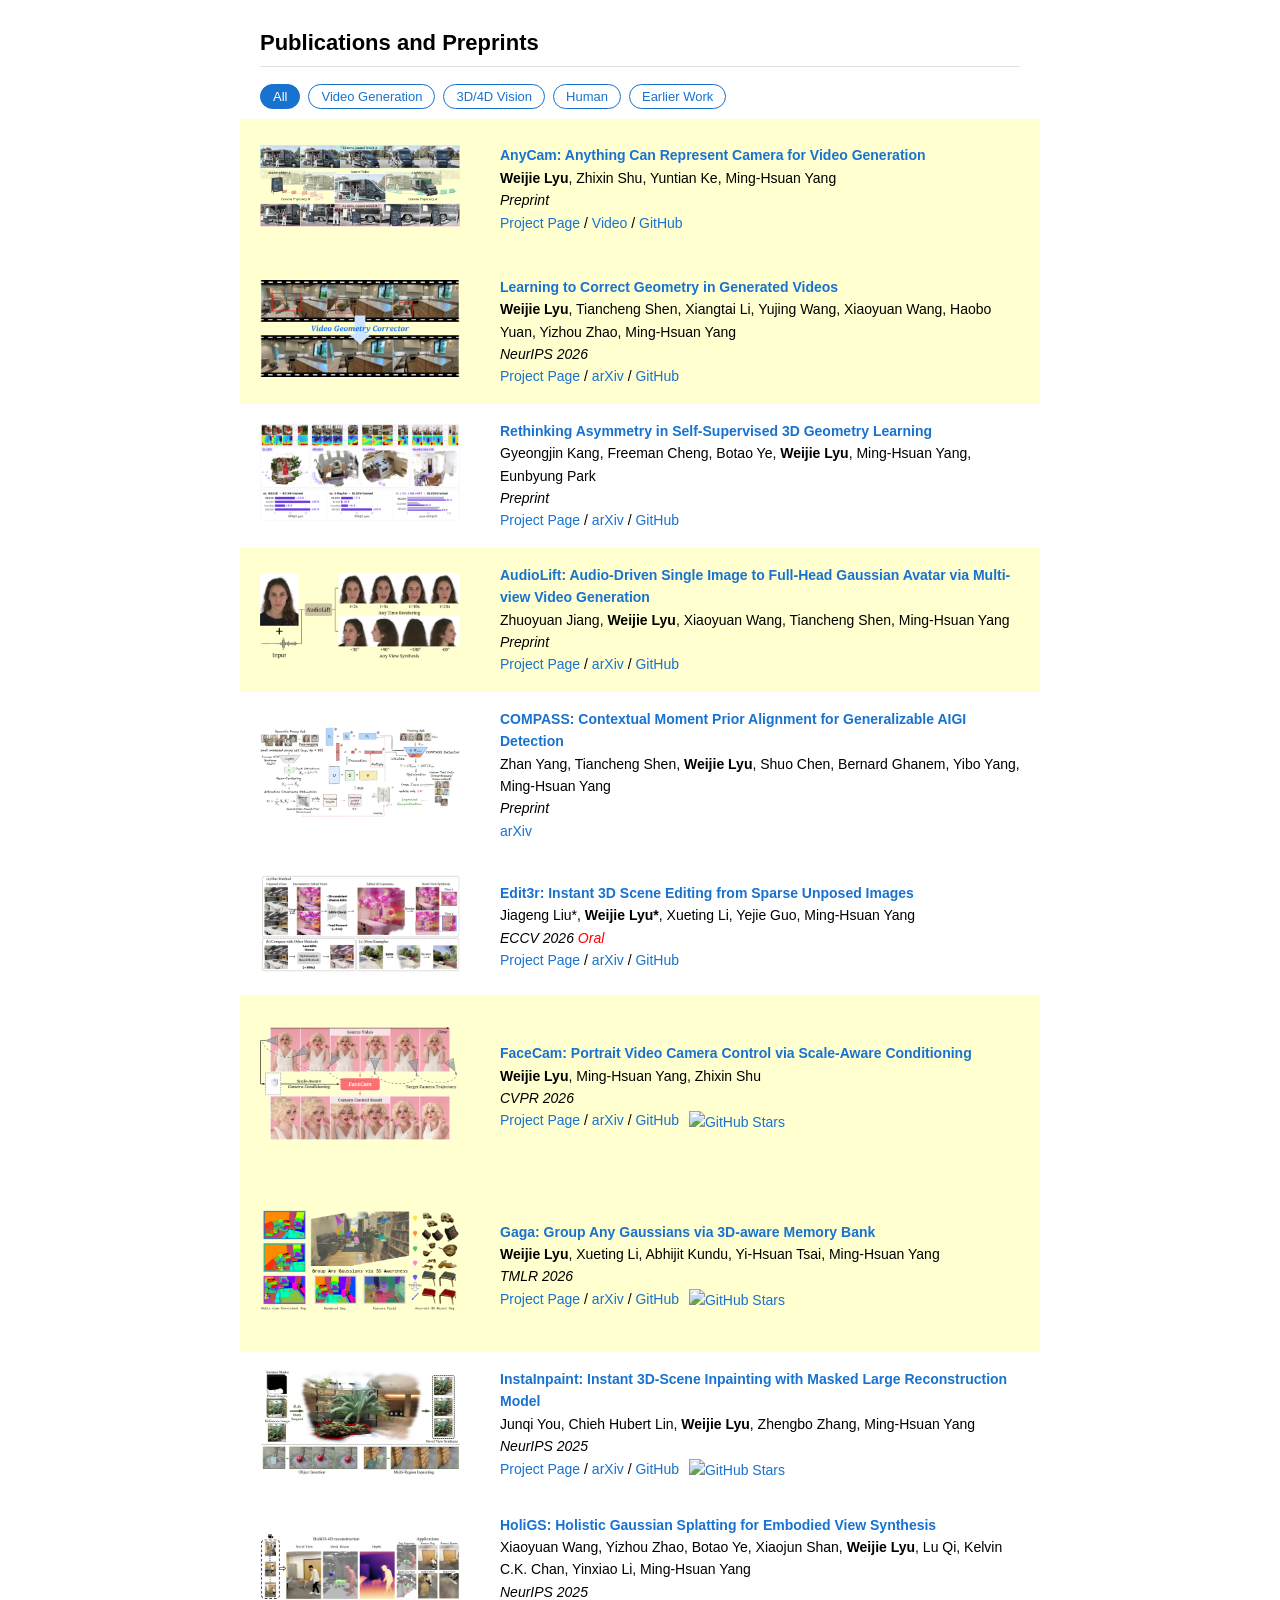
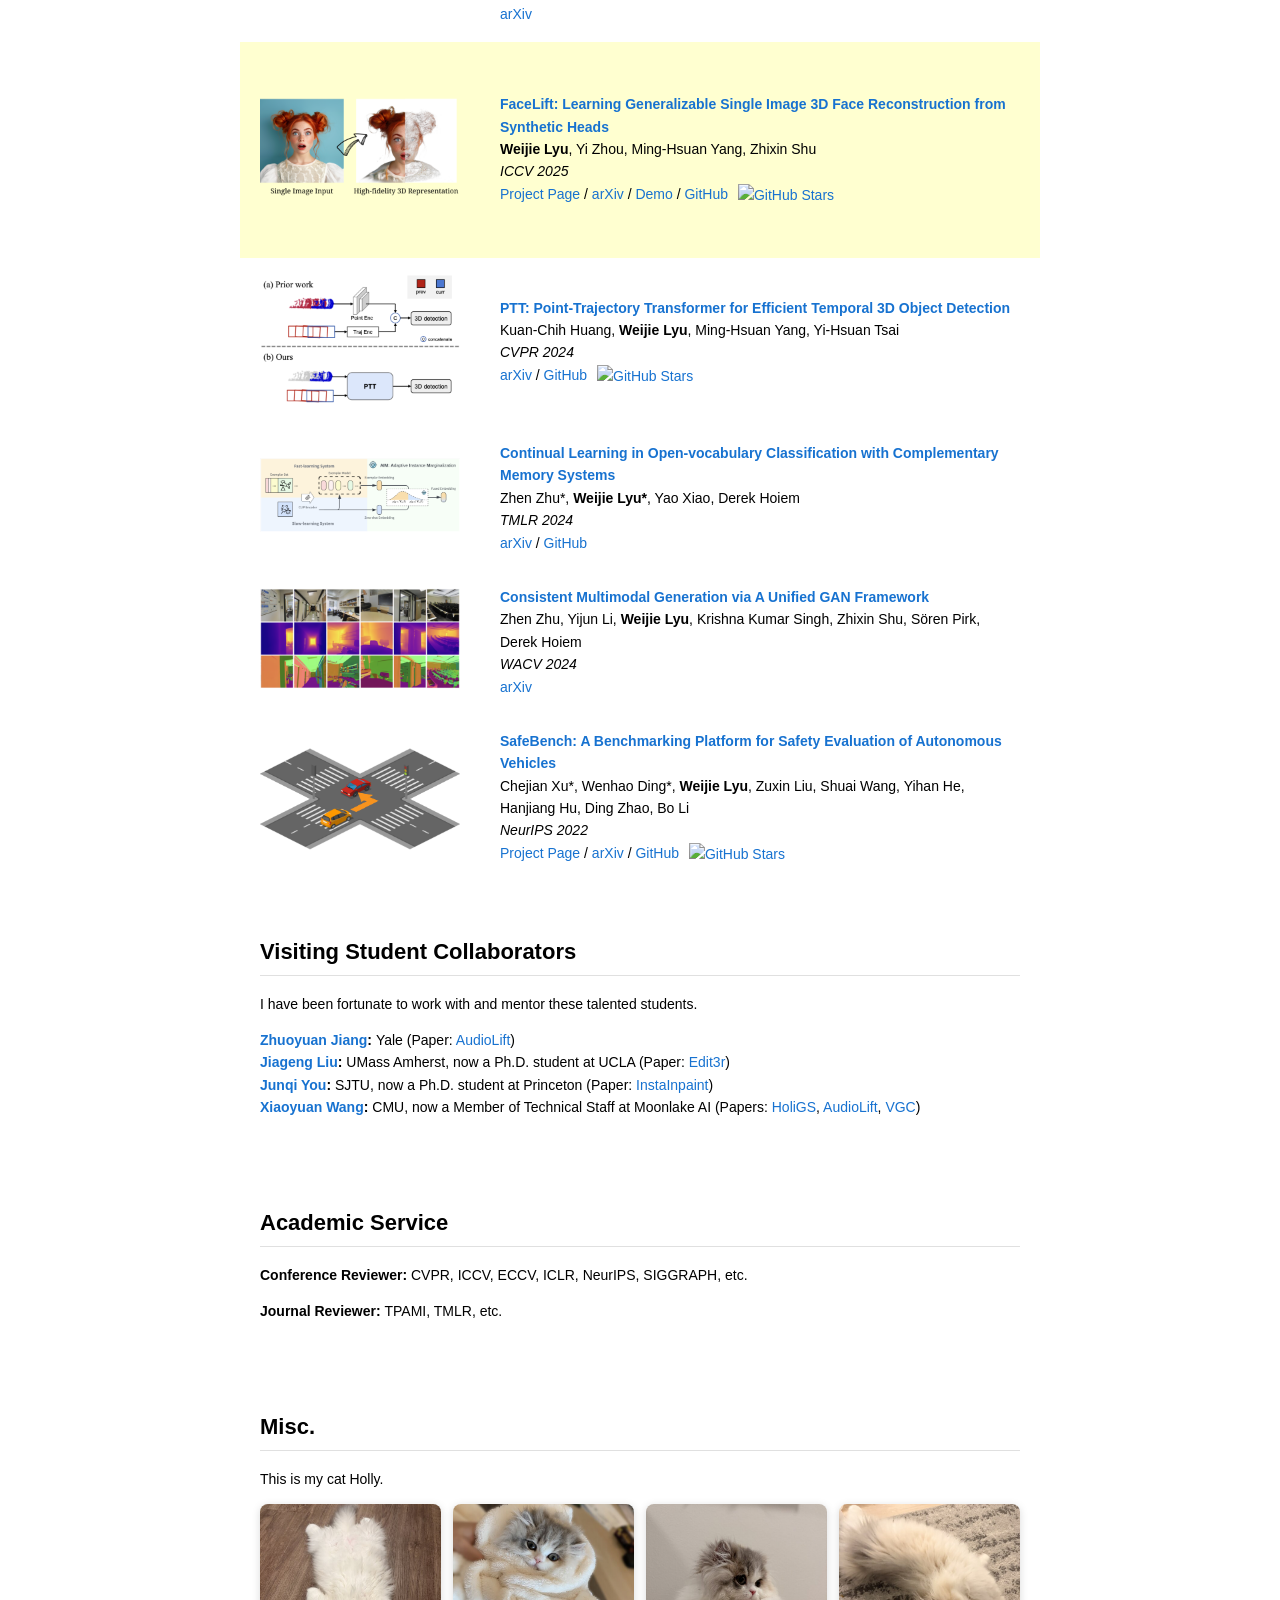
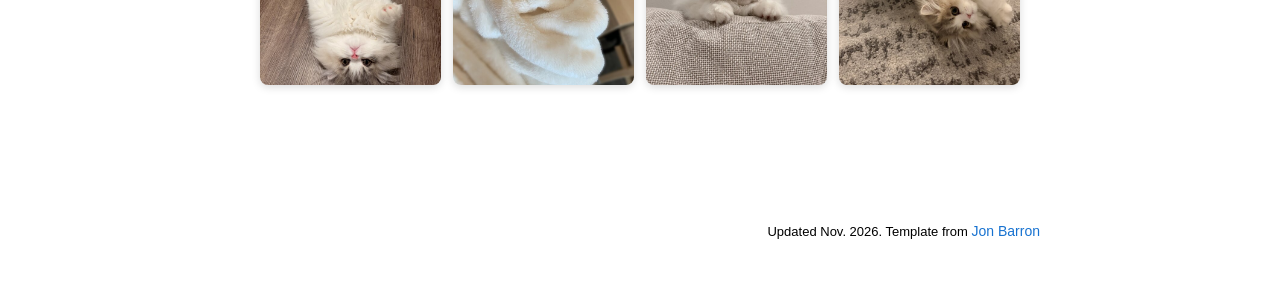
==== commit 3ced863f: "Use transparent AnyCam teaser, trim news, rename CV file - AnyCam still: new transparent teaser padd" ====
--- a/index.html
+++ b/index.html
@@ -31,7 +31,7 @@
               </p>
               <p style="text-align:center;margin-top:1em;margin-bottom:0">
                 <a href="mailto:wlyu3@ucmerced.edu">Email</a> &nbsp/&nbsp
-                <a href="media/personal/Resume_Oct__23_2026.pdf">CV</a> &nbsp/&nbsp
+                <a href="media/personal/Weijie_Lyu_Resume.pdf">CV</a> &nbsp/&nbsp
                 <a href="https://scholar.google.com/citations?hl=en&user=EDQFItgAAAAJ">Google Scholar</a> &nbsp/&nbsp
                 <a href="https://www.semanticscholar.org/author/Weijie-Lyu/2273929974">Semantic Scholar</a> &nbsp/&nbsp
                 <a href="https://github.com/weijielyu">GitHub</a> &nbsp/&nbsp
@@ -60,7 +60,7 @@
                 </font></strong>
               </p> -->
               <heading>News</heading>
-              <p><strong>[Nov. 2026]</strong> Check out <a href="https://www.wlyu.me/AnyCam/">AnyCam</a>, camera-controlled video generation using any object in the scene as the camera anchor!</p>
+              <p><strong>[Nov. 2026]</strong> Check out <a href="https://www.wlyu.me/AnyCam/">AnyCam</a>, camera-controlled video generation using any object in the scene as the anchor!</p>
               <p><strong>[Nov. 2026]</strong> Check out <a href="https://gynjn.github.io/rethinking-asymmetry/">Rethinking Asymmetry</a>, self-supervised pose and depth from unposed images!</p>
               <p><strong>[Oct. 2026]</strong> Check out <a href="https://zhuoyuanjiang.github.io/audiolift-page/">AudioLift</a>, audio-driven full-head Gaussian avatars from a single portrait!</p>
               <p><strong>[Sept. 2026]</strong> <a href="https://www.wlyu.me/VGC/">VGC</a> is accepted by NeurIPS 2026.</p>
@@ -214,7 +214,7 @@
                 <source src="media/papers/anycam.mp4" type="video/mp4">
                 Your browser does not support the video tag.
                 </video></div>
-                <img id='anycam_image' src='media/papers/anycam_teaser.jpg' width="200">
+                <img id='anycam_image' src='media/papers/anycam_teaser.png' width="200">
               </div>
               <script type="text/javascript">
                 function anycam_start() {
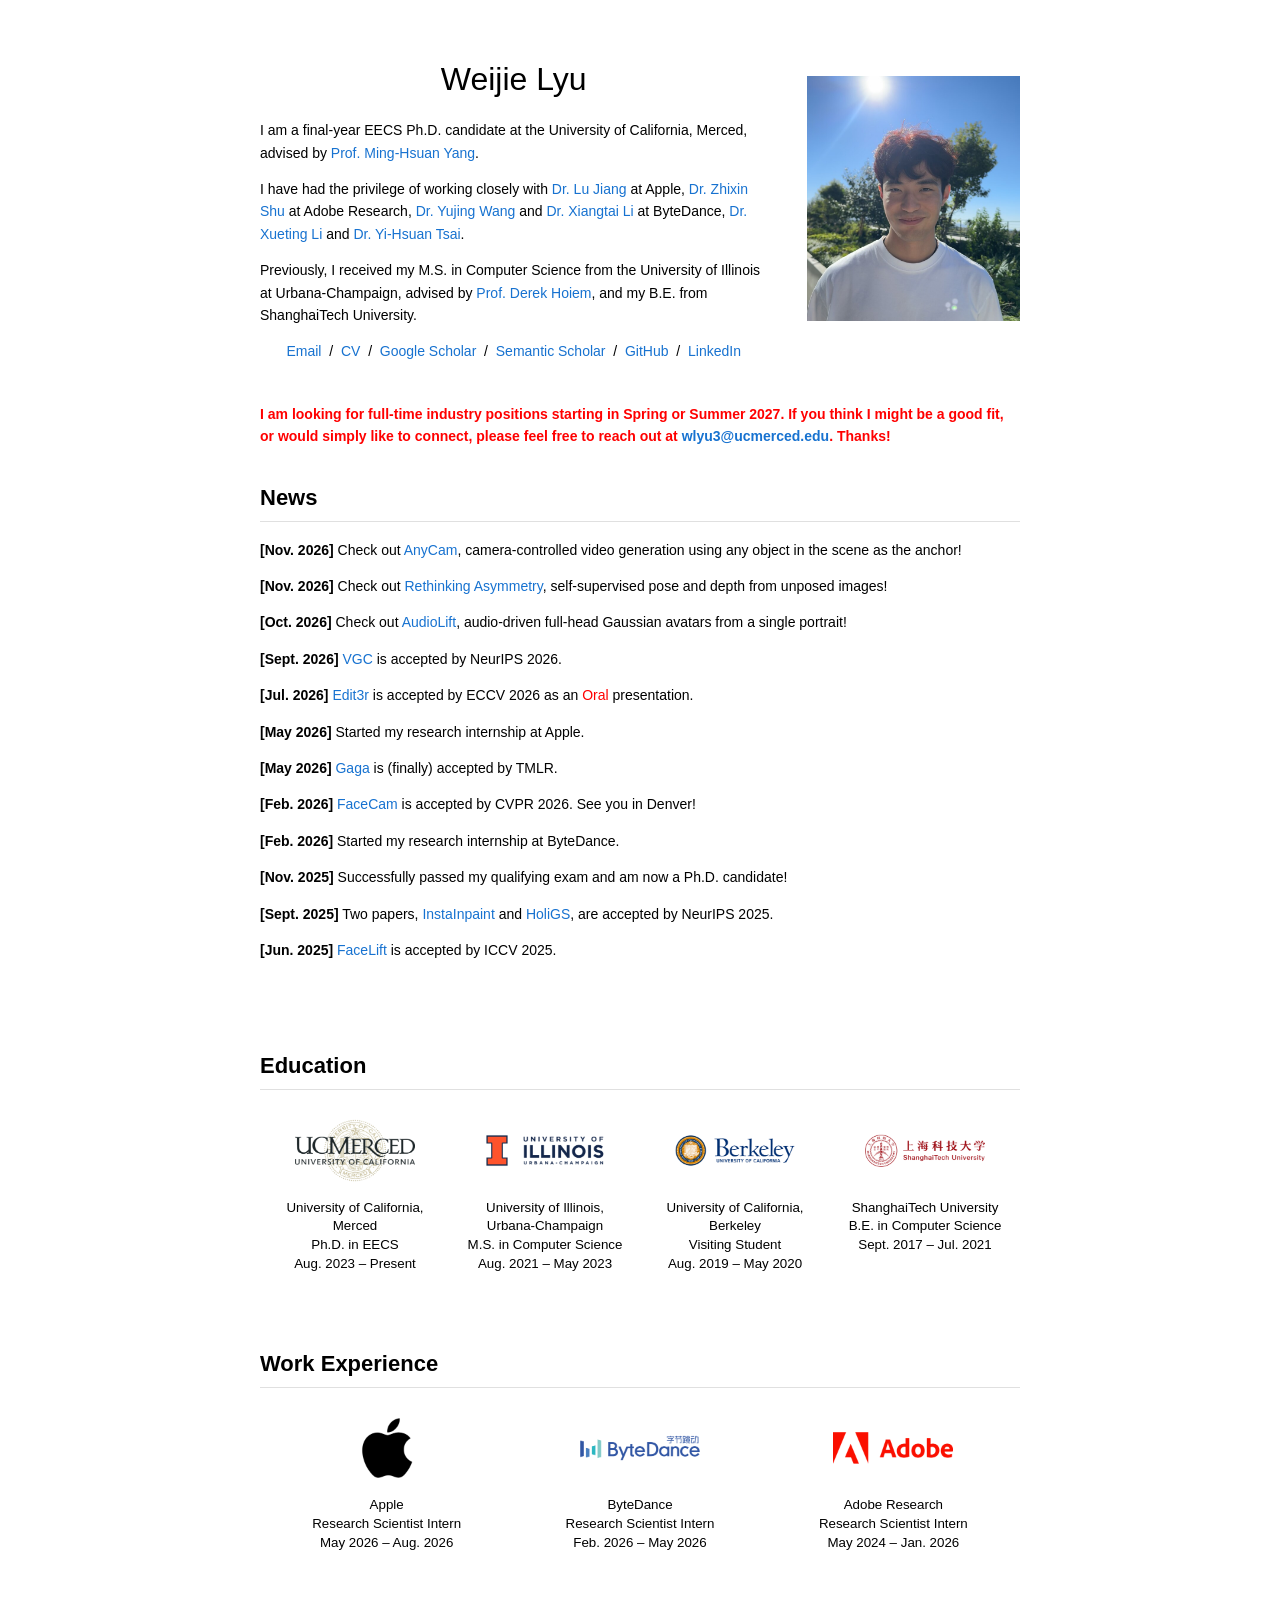
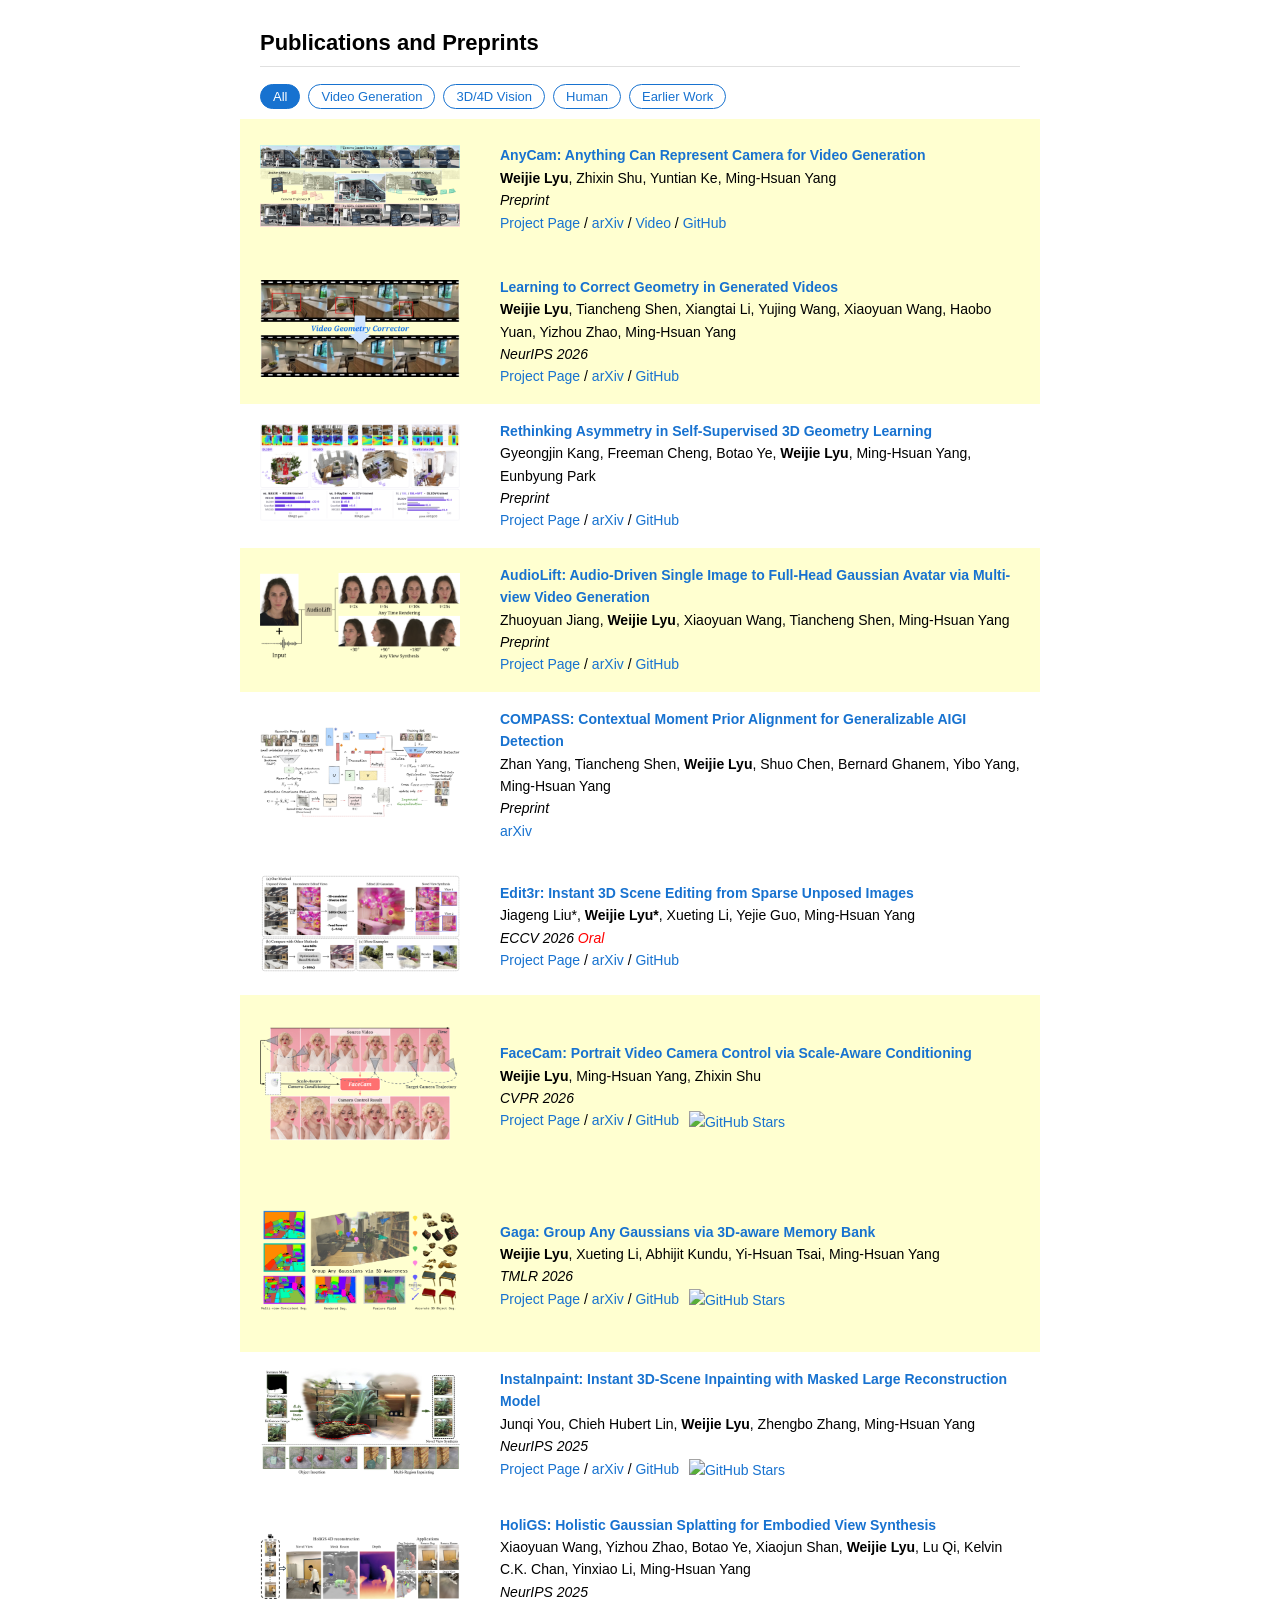
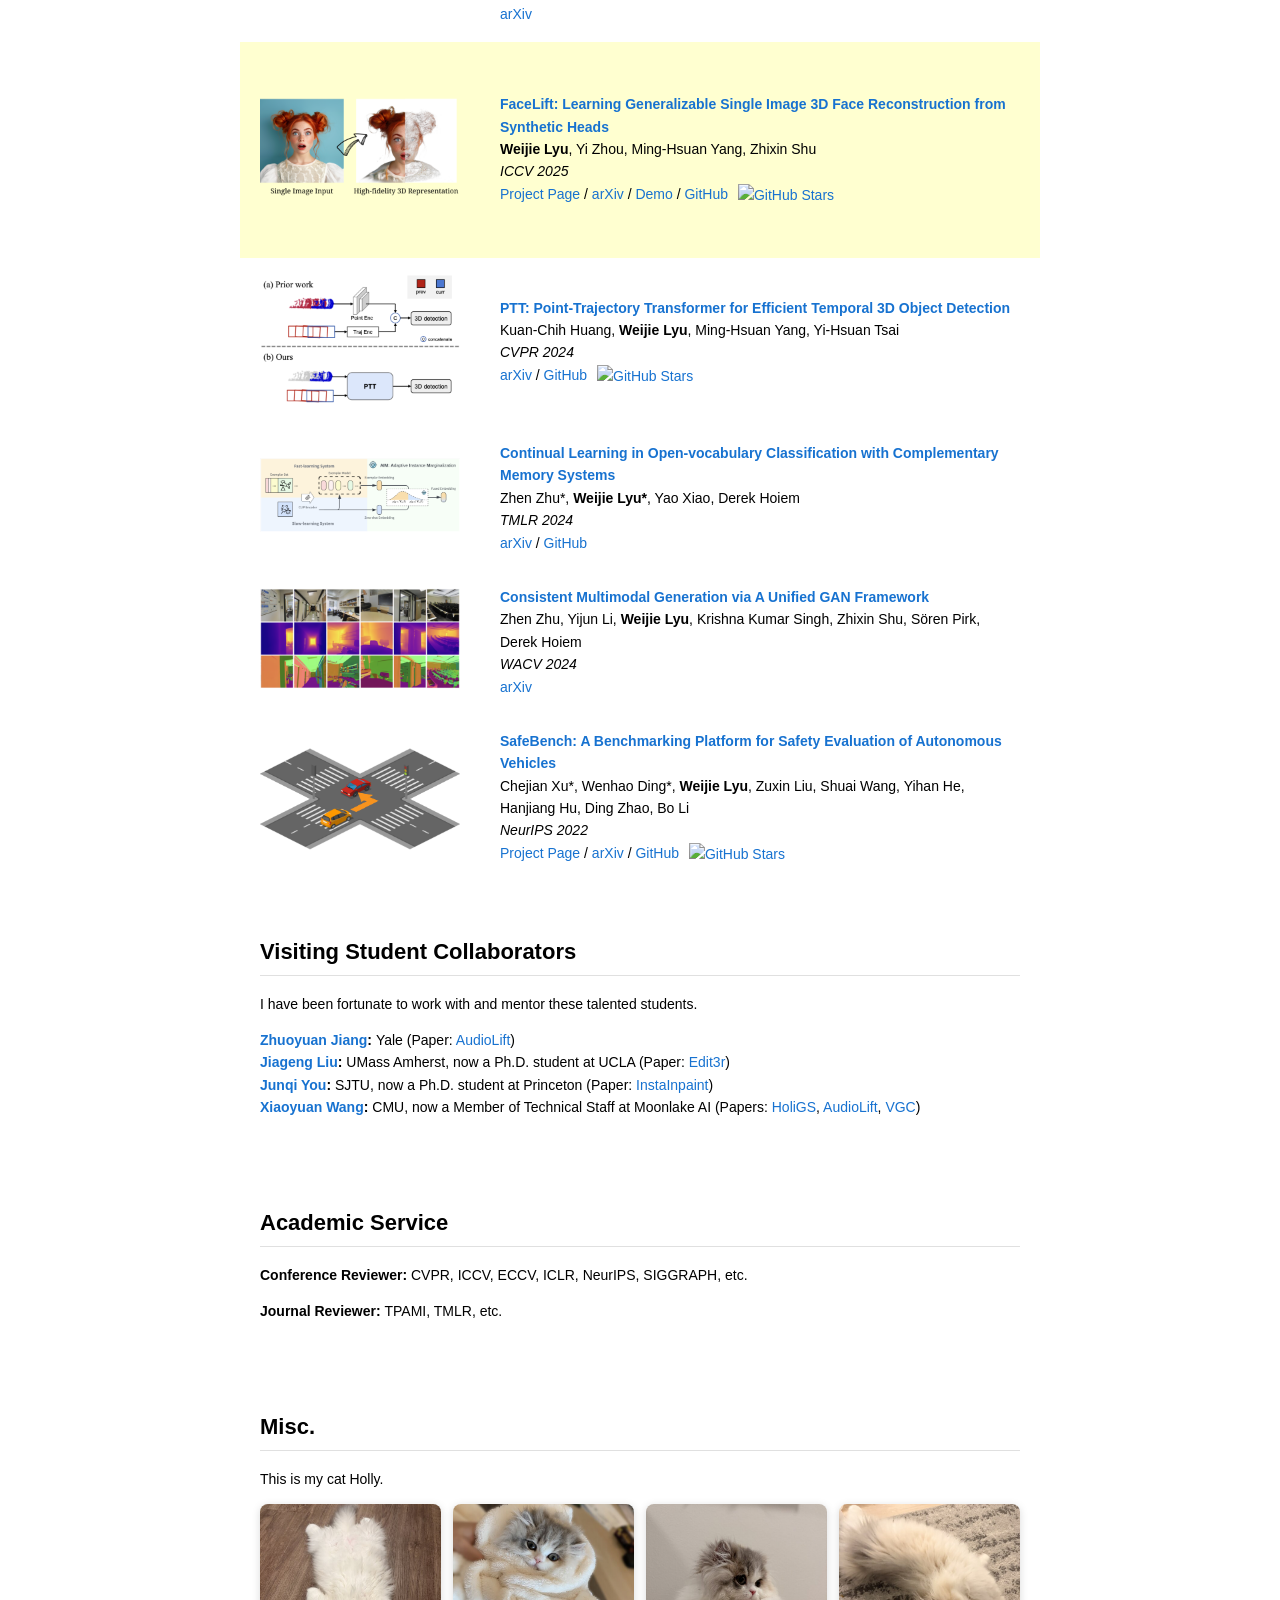
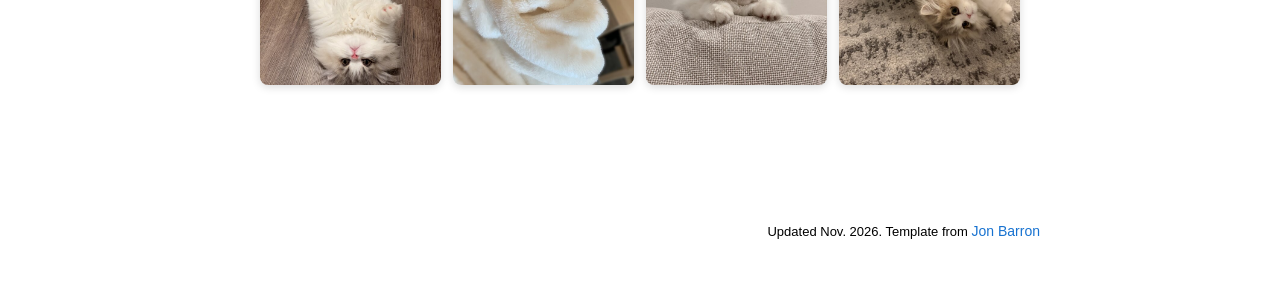
==== commit 9ad7e985: "Add AnyCam arXiv link to homepage and CV Co-Authored-By: Claude Opus 5.5 <noreply@anthropic.com> Cla" ====
--- a/index.html
+++ b/index.html
@@ -235,7 +235,8 @@
               <em>Preprint</em>
               <br>
               <a href="https://www.wlyu.me/AnyCam/">Project Page</a> /
-              <a href="https://youtu.be/vWr0S4sPfqw">Video</a> /
+              <a href="https://arxiv.org/abs/2611.34944">arXiv</a> /
+              <a href="https://youtu.be/YF6fqQmesy0">Video</a> /
               <a href="https://github.com/weijielyu/AnyCam">GitHub</a>
             </td>
           </tr>
